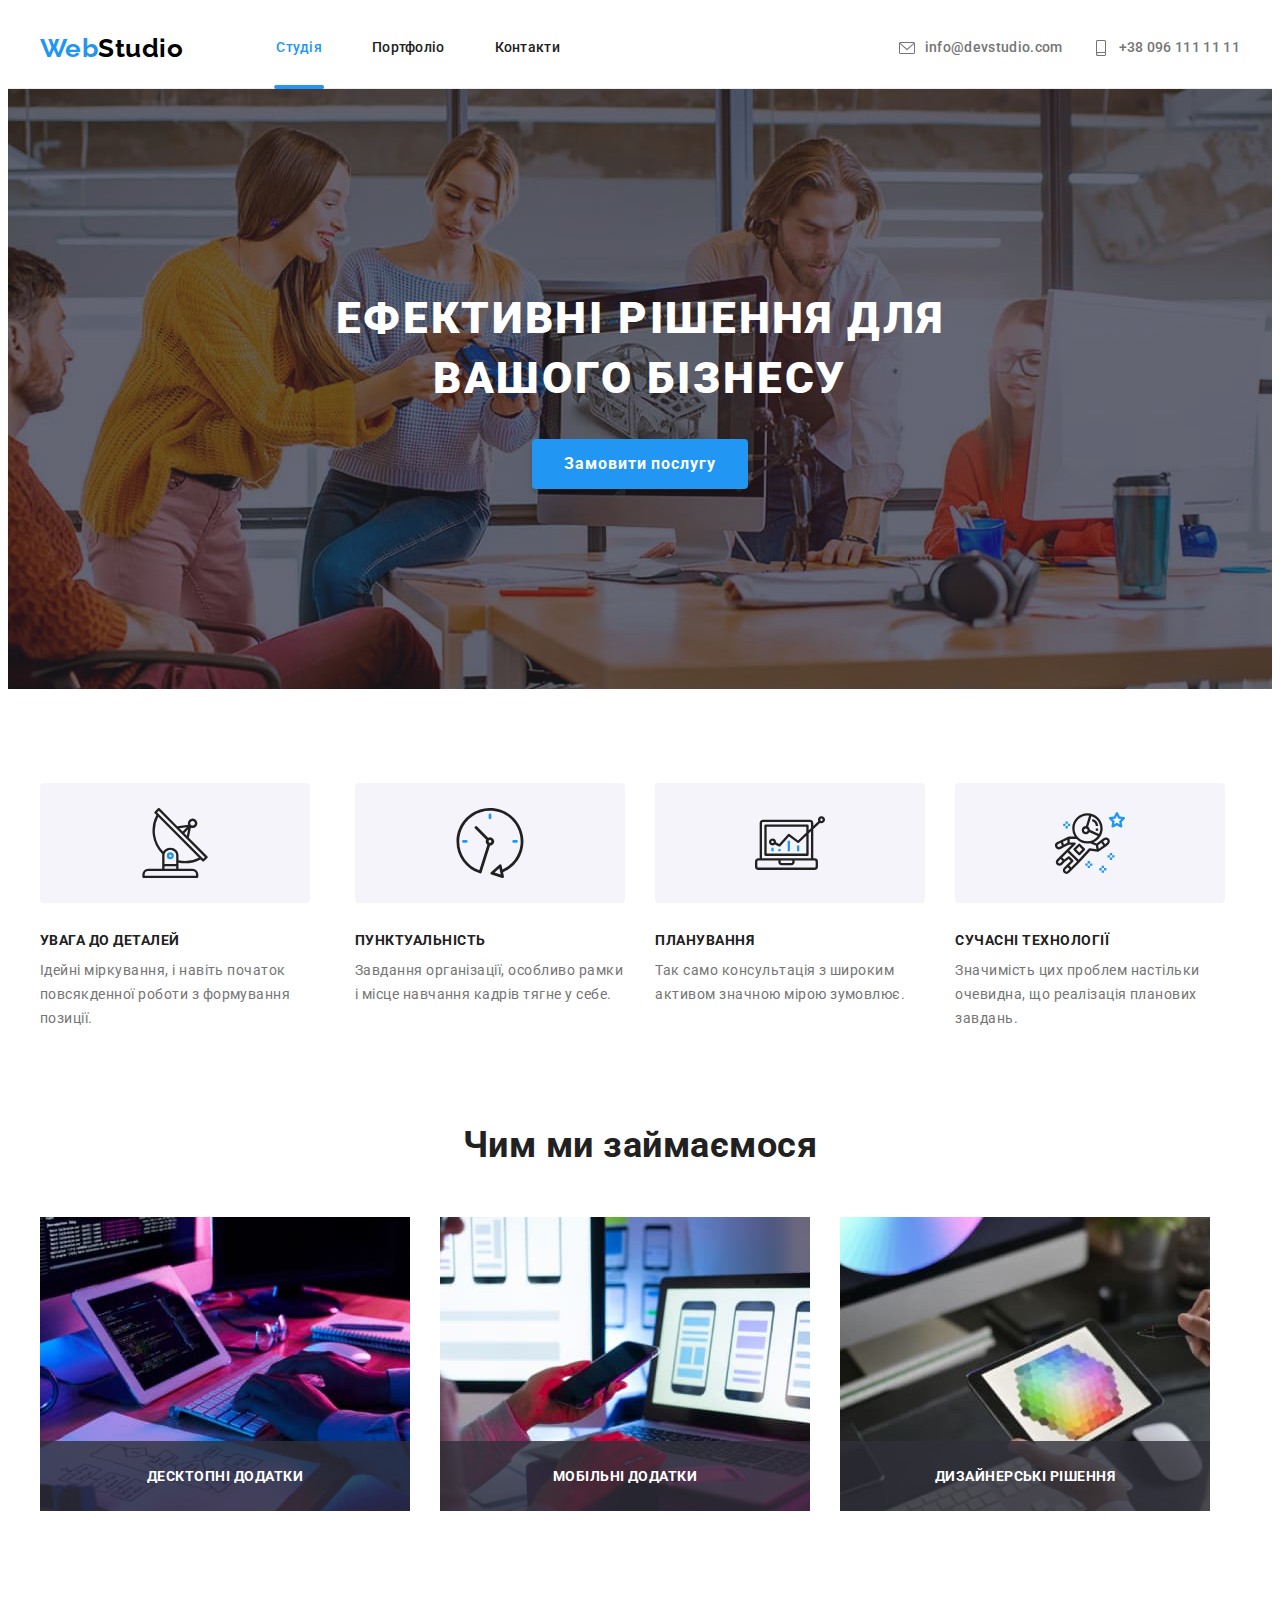
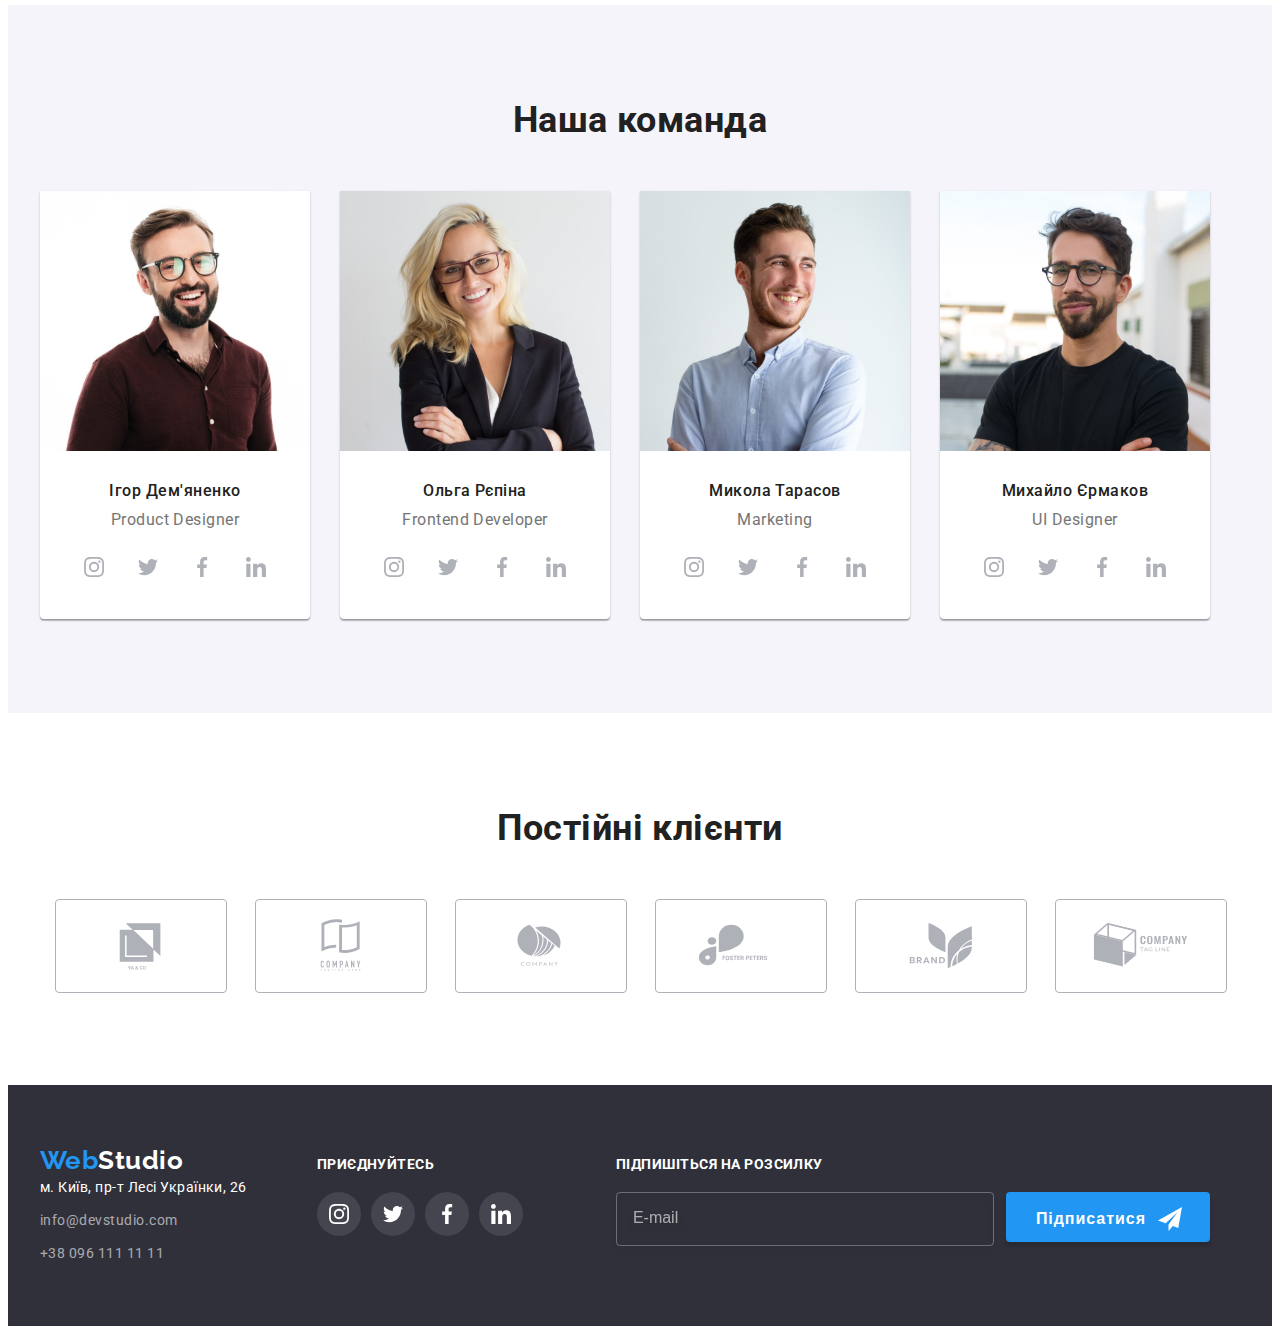
==== index.html @ 5b5dfcc7 "did sass" ====
<!DOCTYPE html>
<html lang="uk">
  <head>
    <meta charset="UTF-8" />
    <meta http-equiv="X-UA-Compatible" content="IE=edge" />
    <meta name="viewport" content="width=device-width, initial-scale=1.0" />
    <title>WebStudio</title>
    <link
      href="https://fonts.googleapis.com/css2?family=Raleway:wght@700&family=Roboto:wght@400;500;700;900&display=swap"
      rel="stylesheet"
    />
    <link
      rel="stylesheet"
      href="https://cdnjs.cloudflare.com/ajax/libs/modern-normalize/1.1.0/modern-normalize.min.css"
      integrity="sha512-wpPYUAdjBVSE4KJnH1VR1HeZfpl1ub8YT/NKx4PuQ5NmX2tKuGu6U/JRp5y+Y8XG2tV+wKQpNHVUX03MfMFn9Q=="
      crossorigin="anonymous"
      referrerpolicy="no-referrer"
    />
    <link rel="stylesheet" href="./css/styles.css" />
    <link rel="stylesheet" href="./css/main.min.css" />
  </head>
  <body class="page">
    <!--Header-->
    <header class="header">
      <!--Nav-->
      <div class="container header-container">
        <nav class="nav-container">
          <a href="./index.html" class="logo"
            >Web<span class="header-logo">Studio</span></a
          >
          <ul class="nav list">
            <li><a href="./index.html" class="link current">Студія</a></li>
            <li><a href="./portfolio.html" class="link">Портфоліо</a></li>
            <li><a href="" class="link">Контакти</a></li>
          </ul>
        </nav>
        <!--Contacts-->
        <ul class="header-contacts">
          <li class="contacts-item">
            <a href="mailto:info@devstudio.com" class="contacts-link">
              <svg class="contacts-icon" width="16px" height="16px">
                <use href="./images/icons.svg#icon-envelope"></use>
              </svg>
              info@devstudio.com</a
            >
          </li>
          <li class="contacts-item">
            <a href="tel:+380961111111" class="contacts-link">
              <svg class="contacts-icon" width="16px" height="16px">
                <use href="./images/icons.svg#icon-smartphone"></use>
              </svg>
              +38 096 111 11 11</a
            >
          </li>
        </ul>
      </div>
    </header>
    <!--Main-->
    <main>
      <!--Hero-->
      <section class="hero">
        <div class="container">
          <h1 class="hero-title">Ефективні рішення для вашого бізнесу</h1>
          <button type="button" class="hero-button" data-modal-open>
            Замовити послугу
          </button>
        </div>
      </section>
      <!--Particular qualities-->
      <section class="section">
        <div class="container">
          <h2 class="section-title visually-hidden">Особливі якості</h2>
          <ul class="quality-list">
            <li class="quality-items">
              <div class="quality-img">
                <svg class="quality-icon" width="70px" height="70px">
                  <use href="./images/icons.svg#icon-qual-attantion"></use>
                </svg>
              </div>
              <h3 class="title">Увага до деталей</h3>
              <p class="quality-text">
                Ідейні міркування, і навіть початок повсякденної роботи з
                формування позиції.
              </p>
            </li>
            <li class="quality-items">
              <div class="quality-img">
                <svg class="quality-icon" width="70px" height="70px">
                  <use href="./images/icons.svg#icon-qual-punkt"></use>
                </svg>
              </div>
              <h3 class="title">Пунктуальність</h3>
              <p class="quality-text">
                Завдання організації, особливо рамки і місце навчання кадрів
                тягне у себе.
              </p>
            </li>
            <li class="quality-items">
              <div class="quality-img">
                <svg class="quality-icon" width="70px" height="70px">
                  <use href="./images/icons.svg#icon-qual-planns"></use>
                </svg>
              </div>
              <h3 class="title">Планування</h3>
              <p class="quality-text">
                Так само консультація з широким активом значною мірою зумовлює.
              </p>
            </li>
            <li class="quality-items">
              <div class="quality-img">
                <svg class="quality-icon" width="70px" height="70px">
                  <use href="./images/icons.svg#icon-qual-technology"></use>
                </svg>
              </div>
              <h3 class="title">Сучасні технології</h3>
              <p class="quality-text">
                Значимість цих проблем настільки очевидна, що реалізація
                планових завдань.
              </p>
            </li>
          </ul>
        </div>
      </section>
      <!-- Services -->
      <section class="section services">
        <div class="container">
          <h2 class="section-title">Чим ми займаємося</h2>
          <ul class="services-list">
            <li class="services-item">
              <img src="./images/box1.jpg" alt="html верстка" width="370" />
              <p class="services-text">Десктопні додатки</p>
            </li>
            <li class="services-item">
              <img src="./images/box2.jpg" alt="програмування" width="370" />
              <p class="services-text">Мобільні додатки</p>
            </li>
            <li class="services-item">
              <img src="./images/box3.jpg" alt="дизайн" width="370" />
              <p class="services-text">Дизайнерські рішення</p>
            </li>
          </ul>
        </div>
      </section>
      <!--Our team-->
      <section class="section team">
        <div class="container">
          <h2 class="section-title">Наша команда</h2>
          <ul class="team-list">
            <li class="team-items">
              <img
                class="team-photo"
                src="./images/photo1.jpg"
                alt="Ігор Дем'яненко"
                width="270"
              />
              <div class="team-description">
                <h3 class="title">Ігор Дем'яненко</h3>
                <p lang="en" class="team-text">Product Designer</p>
                <ul class="team-soc-list list">
                  <li class="team-soc-item">
                    <a href="" class="team-soc-link link">
                      <svg class="team-soc-icon" width="20px" height="20px">
                        <use href="./images/icons.svg#icon-instagram"></use>
                      </svg>
                    </a>
                  </li>
                  <li class="team-soc-item">
                    <a href="" class="team-soc-link link">
                      <svg class="team-soc-icon" width="20px" height="20px">
                        <use href="./images/icons.svg#icon-twitter"></use>
                      </svg>
                    </a>
                  </li>
                  <li class="team-soc-item">
                    <a href="" class="team-soc-link link">
                      <svg class="team-soc-icon" width="20px" height="20px">
                        <use href="./images/icons.svg#icon-facebook"></use>
                      </svg>
                    </a>
                  </li>
                  <li class="team-soc-item">
                    <a href="" class="team-soc-link link">
                      <svg class="team-soc-icon" width="20px" height="20px">
                        <use href="./images/icons.svg#icon-linkedin"></use>
                      </svg>
                    </a>
                  </li>
                </ul>
              </div>
            </li>
            <li class="team-items">
              <img
                class="team-photo"
                src="./images/photo2.jpg"
                alt="Ольга Рєпіна"
                width="270"
              />
              <div class="team-description">
                <h3 class="title">Ольга Рєпіна</h3>
                <p lang="en" class="team-text">Frontend Developer</p>
                <ul class="team-soc-list list">
                  <li class="team-soc-item">
                    <a href="" class="team-soc-link link">
                      <svg class="team-soc-icon" width="20px" height="20px">
                        <use href="./images/icons.svg#icon-instagram"></use>
                      </svg>
                    </a>
                  </li>
                  <li class="team-soc-item">
                    <a href="" class="team-soc-link link">
                      <svg class="team-soc-icon" width="20px" height="20px">
                        <use href="./images/icons.svg#icon-twitter"></use>
                      </svg>
                    </a>
                  </li>
                  <li class="team-soc-item">
                    <a href="" class="team-soc-link link">
                      <svg class="team-soc-icon" width="20px" height="20px">
                        <use href="./images/icons.svg#icon-facebook"></use>
                      </svg>
                    </a>
                  </li>
                  <li class="team-soc-item">
                    <a href="" class="team-soc-link link">
                      <svg class="team-soc-icon" width="20px" height="20px">
                        <use href="./images/icons.svg#icon-linkedin"></use>
                      </svg>
                    </a>
                  </li>
                </ul>
              </div>
            </li>
            <li class="team-items">
              <img
                class="team-photo"
                src="./images/photo3.jpg"
                alt="Микола Тарасов"
                width="270"
              />
              <div class="team-description">
                <h3 class="title">Микола Тарасов</h3>
                <p lang="en" class="team-text">Marketing</p>
                <ul class="team-soc-list list">
                  <li class="team-soc-item">
                    <a href="" class="team-soc-link link">
                      <svg class="team-soc-icon" width="20px" height="20px">
                        <use href="./images/icons.svg#icon-instagram"></use>
                      </svg>
                    </a>
                  </li>
                  <li class="team-soc-item">
                    <a href="" class="team-soc-link link">
                      <svg class="team-soc-icon" width="20px" height="20px">
                        <use href="./images/icons.svg#icon-twitter"></use>
                      </svg>
                    </a>
                  </li>
                  <li class="team-soc-item">
                    <a href="" class="team-soc-link link">
                      <svg class="team-soc-icon" width="20px" height="20px">
                        <use href="./images/icons.svg#icon-facebook"></use>
                      </svg>
                    </a>
                  </li>
                  <li class="team-soc-item">
                    <a href="" class="team-soc-link link">
                      <svg class="team-soc-icon" width="20px" height="20px">
                        <use href="./images/icons.svg#icon-linkedin"></use>
                      </svg>
                    </a>
                  </li>
                </ul>
              </div>
            </li>
            <li class="team-items">
              <img
                class="team-photo"
                src="./images/photo4.jpg"
                alt="Михайло Єрмаков"
                width="270"
              />
              <div class="team-description">
                <h3 class="title">Михайло Єрмаков</h3>
                <p lang="en" class="team-text">UI Designer</p>
                <ul class="team-soc-list list">
                  <li class="team-soc-item">
                    <a href="" class="team-soc-link link">
                      <svg class="team-soc-icon" width="20px" height="20px">
                        <use href="./images/icons.svg#icon-instagram"></use>
                      </svg>
                    </a>
                  </li>
                  <li class="team-soc-item">
                    <a href="" class="team-soc-link link">
                      <svg class="team-soc-icon" width="20px" height="20px">
                        <use href="./images/icons.svg#icon-twitter"></use>
                      </svg>
                    </a>
                  </li>
                  <li class="team-soc-item">
                    <a href="" class="team-soc-link link">
                      <svg class="team-soc-icon" width="20px" height="20px">
                        <use href="./images/icons.svg#icon-facebook"></use>
                      </svg>
                    </a>
                  </li>
                  <li class="team-soc-item">
                    <a href="" class="team-soc-link link">
                      <svg class="team-soc-icon" width="20px" height="20px">
                        <use href="./images/icons.svg#icon-linkedin"></use>
                      </svg>
                    </a>
                  </li>
                </ul>
              </div>
            </li>
          </ul>
        </div>
      </section>
      <!--Clients-->
      <section class="section clients">
        <div class="container">
          <h2 class="section-title">Постійні клієнти</h2>
          <ul class="clients-list">
            <li class="clients-item">
              <a href="" class="clients-link link">
                <svg class="clients-icon" width="106px" height="60px">
                  <use href="./images/icons.svg#icon-logo-first"></use>
                </svg>
              </a>
            </li>
            <li class="clients-item">
              <a href="" class="clients-link link">
                <svg class="clients-icon" width="106px" height="60px">
                  <use href="./images/icons.svg#icon-logo-sec"></use>
                </svg>
              </a>
            </li>
            <li class="clients-item">
              <a href="" class="clients-link link">
                <svg class="clients-icon" width="106px" height="60px">
                  <use href="./images/icons.svg#icon-logo-third"></use>
                </svg>
              </a>
            </li>
            <li class="clients-item">
              <a href="" class="clients-link link">
                <svg class="clients-icon" width="106px" height="60px">
                  <use href="./images/icons.svg#icon-logo-four"></use>
                </svg>
              </a>
            </li>
            <li class="clients-item">
              <a href="" class="clients-link link">
                <svg class="clients-icon" width="106px" height="60px">
                  <use href="./images/icons.svg#icon-logo-five"></use>
                </svg>
              </a>
            </li>
            <li class="clients-item">
              <a href="" class="clients-link link">
                <svg class="clients-icon" width="106px" height="60px">
                  <use href="./images/icons.svg#icon-logo-six"></use>
                </svg>
              </a>
            </li>
          </ul>
        </div>
      </section>
    </main>
    <!---Footer-->
    <footer class="footer">
      <div class="container footer">
        <div class="contacts">
          <a href="./index.html" class="logo"
            >Web<span class="footer-logo">Studio</span></a
          >
          <address class="contacts-address">
            <ul class="bottom-contacts-list">
              <li class="bottom-contacts-item">
                <a
                  href="https://goo.gl/maps/CPtrU1FHBa2aNyZL9"
                  target="_blank"
                  rel="noopener noreferrer nofollow"
                  class="address"
                  >м. Київ, пр-т Лесі Українки, 26</a
                >
              </li>
              <li class="bottom-contacts-item">
                <a
                  href="mailto:info@devstudio.com"
                  lang="en"
                  class="item-bottom"
                  >info@devstudio.com</a
                >
              </li>
              <li class="bottom-contacts-item">
                <a href="tel:+380961111111" class="item-bottom"
                  >+38 096 111 11 11</a
                >
              </li>
            </ul>
          </address>
        </div>
        <div class="follow">
          <p class="title">Приєднуйтесь</p>
          <ul class="follow-list">
            <li class="follow-item">
              <a href="" class="follow-link">
                <svg class="follow-icon" width="20px" height="20px">
                  <use href="./images/icons.svg#icon-instagram"></use>
                </svg>
              </a>
            </li>
            <li class="follow-item">
              <a href="" class="follow-link">
                <svg class="follow-icon" width="20px" height="20px">
                  <use href="./images/icons.svg#icon-twitter"></use>
                </svg>
              </a>
            </li>
            <li class="follow-item">
              <a href="" class="follow-link">
                <svg class="follow-icon" width="20px" height="20px">
                  <use href="./images/icons.svg#icon-facebook"></use>
                </svg>
              </a>
            </li>
            <li class="follow-item">
              <a href="" class="follow-link">
                <svg class="follow-icon" width="20px" height="20px">
                  <use href="./images/icons.svg#icon-linkedin"></use>
                </svg>
              </a>
            </li>
          </ul>
        </div>
        <!--Subscribe-->
        <div class="subscribe">
         <p class="subscribe-title">Підпишіться на розсилку</p>
          <form class="subscribe-form">
            <input
              type="email"
              class="subscribe-input"
              name="subscribe-mail"
              placeholder="E-mail"
            />
            <button type="button" class="subscribe-button">
              <svg class="subscribe-icon" width="24px" height="24px">
                <use href="./images/icons.svg#icon-icon-send"></use></svg>Підписатися
            </button>
        </form>
      </div>
      </div>
    </footer>
    <!--Modal window-->
    <div class="backdrop is-hidden" data-modal>
      <div class="modal">
        <button type="button" class="modal-close" data-modal-close>
          <svg class="button-icon" width="18px" height="18px">
            <use href="./images/icons.svg#icon-close-icon"></use>
          </svg>
        </button>
        <p class="modal-title">Залиште свої дані, ми вам передзвонимо</p>
        <form class="modal-form">
          <div class="modal-field">
            <label for="user-name" class="input-text">Ім'я</label>
            <div class="input-wrap">
              <input
                type="text"
                class="modal-input"
                name="user-name"
                required
                id="user-name"
              />
              <svg class="modal-icon" width="18px" height="18px">
                <use href="./images/icons.svg#icon-person"></use>
              </svg>
            </div>
          </div>
          <div class="modal-field">
            <label for="user-tel" class="input-text">Телефон</label>
            <div class="input-wrap">
              <input
                type="tel"
                class="modal-input"
                name="user-tel"
                required
                id="user-tel"
              />
              <svg class="modal-icon" width="18px" height="18px">
                <use href="./images/icons.svg#icon-phone-form"></use>
              </svg>
            </div>
          </div>
          <div class="modal-field">
            <label for="user-mail" class="input-text">Пошта</label>
            <div class="input-wrap">
              <input
                type="email"
                class="modal-input"
                name="user-mail"
                id="user-mail"
              />
              <svg class="modal-icon" width="18px" height="18px">
                <use href="./images/icons.svg#icon-email"></use>
              </svg>
            </div>
          </div>
          <div class="modal-field">
            <label for="user-comment" class="input-text">Коментар</label>
            <textarea
              name="user-text"
              id="user-comment"
              class="input-message"
              placeholder="Введіть текст"
            ></textarea>
          </div>
          <div class="modal-field comment">
            <input
              type="checkbox"
              name="privacy"
              id="privacy"
              value="true"
              class="modal-check visually-hidden"
            />
            <label for="privacy" class="check-text">
              <span>
                <svg class="checkbox-icon" width="16px" height="15px">
                  <use href="./images/icons.svg#icon-check"></use>
                </svg> </span
              >Погоджуюся з розсилкою та приймаю
              <a href="" class="privacy-link">Умови договору</a>
            </label>
          </div>
          <button type="submit" class="modal-button">Відправити</button>
        </form>
      </div>
    </div>
    <script src="./js/modal.js"></script>
  </body>
</html>
---- css/styles.css ----
/* project colors  */
/* logo color #000000 */
/* main text color #757575 */
/* second text color #212121 */
/* white text color #FFFFFF */
/* accent color #2196F3 */
/* bottom address text color rgba(255, 255, 255, 0.6) */
/*first  background color #F5F5F5 */
/* second background color #F5F4FA */
/* footer background color #2F303A */
/* header border color #ECECEC */



/* Body */


/* Header */

/* Logo */

/* Navigation */


/* Contacts */



/* Hero */

/* Sections */

/* Particular qualities */

/* Services */


/* Our team */


/* Clients */

/* Footer */



/* Portfolio */


/* filter */

/* Examples */

/* Modal */
---- css/main.min.css ----
:root{--primary-text-color: #757575;--title-text-color: #212121;--accent-color: #2196f3;--primary-logo-color: #000000;--bottom-text-color: rgba(255, 255, 255, 0.6);--primary-white-color: #ffffff;--primary-background-color: #ffffff;--secondary-background-color: #f5f4fa;--footer-background-color: #2f303a;--header-border-color: #ececec;--box-shadow-color: rgba(0, 0, 0, 0.15);--border-example-color: #eeeeee;--gra: linear-gradient(rgba(47, 48, 58, 0.4), rgba(47, 48, 58, 0.4));--icon-fill-color: #afb1b8;--footer-icon-color: rgba(255, 255, 255, 0.1);--transparent-accent-color: rgba(33, 150, 243, 0.9);--bg-backdrop: rgba(47, 48, 58, 0.4);--placeholder-color:rgba(117, 117, 117, 0.5)}h1,h2,h3,h4,h5,h6,p{margin:0}ul{padding-left:0;margin:0}img{display:block}.visually-hidden{position:absolute;width:1px;height:1px;margin:-1px;border:0;padding:0;white-space:nowrap;-webkit-clip-path:inset(100%);clip-path:inset(100%);clip:rect(0 0 0 0);overflow:hidden}.page{background-color:var(--primary-background-color);color:var(--primary-text-color);font-family:Roboto,sans-serif;letter-spacing:.03em}.container{margin:0 auto;width:1200px;padding:0 15px}.header{border-bottom:1px solid var(--header-border-color)}.header-container{display:flex}.logo{color:var(--accent-color);text-decoration:none;font-family:Raleway,sans-serif;font-weight:700;font-size:26px;line-height:1.19}.logo .header-logo{color:var(--primary-logo-color);text-decoration:none;font-size:26px;line-height:1.19}.logo .footer-logo{color:var(--primary-white-color);text-decoration:none;font-size:26px;line-height:1.19}.nav-container{display:flex;align-items:center}.nav.list{list-style-type:none;display:flex;gap:50px;margin-left:93px}.nav .link{color:var(--title-text-color);text-decoration:none;font-style:medium;font-weight:500;font-size:14px;line-height:1.14;letter-spacing:.02em;display:block;padding:32px 0px;position:relative;transition-property:color;transition-duration:250ms;transition-timing-function:cubic-bezier(0.4, 0, 0.2, 1)}.nav .link:hover,.nav .link:focus{color:var(--accent-color)}.nav .link.current{color:var(--accent-color)}.nav .link.current::after{content:"";position:absolute;display:block;height:4px;width:109%;bottom:-1px;left:50%;transform:translateX(-50%);border-radius:2px;background-color:var(--accent-color)}.header-contacts{list-style-type:none;display:flex;align-items:center;margin-left:auto;gap:30px;letter-spacing:.02em}.header-contacts .contacts-link{color:var(--primary-text-color);text-decoration:none;font-weight:500;font-size:14px;line-height:1.14;display:flex;align-items:center;gap:10px;transition-property:color;transition-duration:250ms;transition-timing-function:cubic-bezier(0.4, 0, 0.2, 1)}.header-contacts .contacts-link:hover,.header-contacts .contacts-link:focus{color:var(--accent-color)}.contacts-icon{fill:currentColor}.hero{color:var(--primary-white-color);background-color:var(--footer-background-color);background-image:var(--gra),url(../images/hero-backgr-img.jpg);background-size:cover;background-position:center;background-repeat:no-repeat;max-width:1600px;margin:0 auto;padding-top:200px;padding-bottom:200px}.hero-title{font-size:44px;font-weight:900;line-height:1.36;text-align:center;letter-spacing:.06em;text-transform:uppercase;width:696px;margin:0 auto 30px}.hero-button{color:var(--primary-white-color);background-color:var(--accent-color);min-width:216px;font-family:inherit;font-weight:700;font-size:16px;line-height:1.88;display:flex;align-items:center;text-align:center;letter-spacing:.06em;cursor:pointer;border:rgba(0,0,0,0);border-radius:4px;box-shadow:0px 4px 4px var(--box-shadow-color);padding:10px 32px;margin:0 auto}.section{padding-top:94px;padding-bottom:94px}.section .title{margin-bottom:10px}.section-title{color:var(--title-text-color);font-weight:700;font-size:36px;line-height:1.17;text-align:center;margin-bottom:50px}.quality-list{list-style-type:none;display:flex;gap:30px}.quality-list .title{color:var(--title-text-color);font-weight:700;font-size:14px;line-height:1.14;text-transform:uppercase}.quality-img{width:270px;height:120px;background:var(--secondary-background-color);border-radius:4px;margin-bottom:30px;display:flex;justify-content:center;align-items:center}.quality-text{font-size:14px;line-height:1.71}.section.services{padding-top:0}.services-list{list-style-type:none;display:flex;gap:30px}.services-item{position:relative}.services-text{font-weight:700;font-size:14px;line-height:1.1428571429;text-align:center;text-transform:uppercase;color:var(--primary-white-color);background-color:rgba(47,48,58,.8);position:absolute;bottom:0;width:100%;display:flex;justify-content:center;padding-top:27px;padding-bottom:27px}.team{background-color:var(--secondary-background-color)}.team-list{list-style-type:none;display:flex;gap:30px}.team-list .title{color:var(--title-text-color);font-weight:500;font-size:16px;line-height:1.19}.team-items{box-shadow:0px 1px 3px rgba(0,0,0,.12),0px 1px 1px rgba(0,0,0,.14),0px 2px 1px rgba(0,0,0,.2);border-radius:0px 0px 4px 4px;background-color:var(--primary-background-color)}.team-description{text-align:center;padding-top:30px;padding-bottom:30px}.team-text{line-height:1.19;margin-bottom:16px}.team-soc-list{list-style-type:none;display:flex;justify-content:center;gap:10px}.team-soc-item{width:44px;height:44px}.team-soc-link{width:100%;height:100%;border-radius:50%;background-color:rgba(0,0,0,0);display:flex;align-items:center;justify-content:center;transition-property:background-color;transition-duration:250ms;transition-timing-function:cubic-bezier(0.4, 0, 0.2, 1)}.team-soc-link:hover,.team-soc-link:focus{background-color:var(--accent-color)}.team-soc-icon{fill:var(--icon-fill-color);transition-property:fill;transition-duration:250ms;transition-timing-function:cubic-bezier(0.4, 0, 0.2, 1)}.team-soc-link:hover .team-soc-icon,.team-soc-link:focus .team-soc-icon{fill:var(--primary-white-color)}.clients-list{list-style-type:none;display:flex;justify-content:center;gap:30px}.clients-item{width:170px;height:92px}.clients-link{width:100%;height:100%;display:flex;border:1px solid var(--icon-fill-color);border-radius:4px;justify-content:center;align-items:center;transition-property:border-color;transition-duration:250ms;transition-timing-function:cubic-bezier(0.4, 0, 0.2, 1)}.clients-link:hover,.clients-link:focus{border-color:var(--accent-color)}.clients-icon{fill:var(--icon-fill-color);transition-property:fill;transition-duration:250ms;transition-timing-function:cubic-bezier(0.4, 0, 0.2, 1)}.clients-link:hover .clients-icon,.clients-link:focus .clients-icon{fill:var(--accent-color)}.footer{background-color:var(--footer-background-color);padding-top:60px;padding-bottom:60px}.container.footer{display:flex;padding:0 15px;align-items:baseline}.address-tag{margin-top:20px}.bottom-contacts-item:not(:last-child){margin-bottom:9px}.bottom-contacts-list{list-style-type:none;font-style:normal;font-size:14px;line-height:1.71}.bottom-contacts-list .address{color:var(--primary-white-color);text-decoration:none}.bottom-contacts-list .item-bottom{color:var(--bottom-text-color);text-decoration:none;transition-property:color;transition-duration:250ms;transition-timing-function:cubic-bezier(0.4, 0, 0.2, 1)}.bottom-contacts-list .item-bottom:hover,.bottom-contacts-list .item-bottom:focus{color:var(--accent-color)}.follow{margin-left:70px}.follow .title{font-style:normal;font-weight:700;font-size:14px;line-height:1.1428571429;letter-spacing:.03em;text-transform:uppercase;color:var(--primary-white-color);margin-bottom:20px}.follow-list{list-style-type:none;display:flex;gap:10px}.follow-item{width:44px;height:44px}.follow-link{width:100%;height:100%;border-radius:50%;background-color:var(--footer-icon-color);display:flex;align-items:center;justify-content:center;transition-property:background-color;transition-duration:250ms;transition-timing-function:cubic-bezier(0.4, 0, 0.2, 1)}.follow-link:hover,.follow-link:focus{background-color:var(--accent-color)}.follow-icon{fill:var(--primary-white-color)}.filter{list-style-type:none;margin-bottom:50px;display:flex;gap:8px;justify-content:center}.filter .buttons{color:var(--title-text-color);background-color:var(--secondary-background-color);min-width:73px;display:block;cursor:pointer;font-family:inherit;font-weight:500;font-size:16px;line-height:1.63;text-align:center;letter-spacing:.03em;border:rgba(0,0,0,0);border-radius:4px;padding:6px 25px;transition-property:background-color,color,box-shadow;transition-duration:250ms;transition-timing-function:cubic-bezier(0.4, 0, 0.2, 1)}.filter .buttons:hover,.filter .buttons:focus{color:var(--primary-white-color);background-color:var(--accent-color);box-shadow:0px 3px 1px rgba(0,0,0,.1),0px 1px 2px rgba(0,0,0,.08),0px 2px 2px rgba(0,0,0,.12)}.example-list{list-style-type:none;display:flex;gap:30px;flex-wrap:wrap}.example-cards{background-color:var(--primary-background-color);transition-property:box-shadow,transform;transition-duration:250ms;transition-timing-function:cubic-bezier(0.4, 0, 0.2, 1)}.example-cards:hover,.example-cards:focus{box-shadow:0px 1px 1px rgba(0,0,0,.12),0px 4px 4px rgba(0,0,0,.06),1px 4px 6px rgba(0,0,0,.16)}.example-cards:hover .example-description{transform:translateY(0)}.example-list .link{text-decoration:none}.example-wrap{position:relative;overflow:hidden}.example-description{font-size:18px;line-height:1.5555555556;color:var(--primary-white-color);background-color:var(--transparent-accent-color);padding:63px 24px;height:100%;position:absolute;top:0;transform:translateY(100%);transition-property:transform;transition-duration:250ms;transition-timing-function:cubic-bezier(0.4, 0, 0.2, 1);overflow:auto}.example-text{padding:20px 24px;border:1px solid var(--border-example-color);border-top:none}.example-list .title{color:var(--title-text-color);margin-bottom:4px;font-weight:700;font-size:18px;line-height:2;letter-spacing:.06em}.example-list .paragraph{color:var(--primary-text-color);font-size:16px;line-height:1.875}.backdrop{position:fixed;top:0;width:100%;height:100%;background-color:var(--bg-backdrop);opacity:1;transition:opacity 250ms cubic-bezier(0.4, 0, 0.2, 1),visibility 250ms cubic-bezier(0.4, 0, 0.2, 1)}.modal{width:528px;min-height:581px;background-color:var(--primary-background-color);padding:40px;box-shadow:0px 1px 3px rgba(0,0,0,.12),0px 1px 1px rgba(0,0,0,.14),0px 2px 1px rgba(0,0,0,.2);border-radius:4px;position:absolute;top:50%;left:50%;transform:translate(-50%, -50%) scaleX(1);transition-property:transform;transition-duration:250ms;transition-timing-function:cubic-bezier(0.4, 0, 0.2, 1)}.backdrop.is-hidden .modal{transform:translate(-50%, -50%) scaleX(0)}.modal-close{position:absolute;top:8px;right:8px;width:30px;height:30px;border:1px solid rgba(0,0,0,.2);background-color:rgba(0,0,0,0);border-radius:50%;cursor:pointer;display:flex;justify-content:center;align-items:center;transition-property:fill;transition-duration:250ms;transition-timing-function:cubic-bezier(0.4, 0, 0.2, 1)}.modal-close:hover .button-icon{fill:var(--accent-color)}.button-icon{fill:#000;transition-property:fill;transition-duration:250ms;transition-timing-function:cubic-bezier(0.4, 0, 0.2, 1)}.modal-title{font-style:normal;font-weight:700;font-size:20px;line-height:1.15;color:var(--title-text-color);text-align:center;margin-bottom:12px}.modal-field{margin-bottom:10px}.modal-field.comment{margin:20px 0 0}.input-text{font-style:normal;font-weight:400;font-size:12px;line-height:1.1666666667;display:flex;letter-spacing:.01em;color:var(--primary-text-color);margin-bottom:4px}.input-wrap{position:relative}.modal-input{width:100%;height:40px;border:1px solid rgba(33,33,33,.2);border-radius:4px;padding-left:42px;outline:rgba(0,0,0,0);transition-property:border-color;transition-duration:250ms;transition-timing-function:cubic-bezier(0.4, 0, 0.2, 1)}.modal-input:focus{border-color:var(--accent-color)}.modal-input:focus+.modal-icon{fill:var(--accent-color)}.modal-icon{position:absolute;left:12px;top:50%;transform:translateY(-50%);transition-property:fill;transition-duration:250ms;transition-timing-function:cubic-bezier(0.4, 0, 0.2, 1)}.input-message{width:100%;height:120px;border:1px solid rgba(33,33,33,.2);border-radius:4px;padding:12px 16px;resize:none;margin:0;outline:rgba(0,0,0,0);transition-property:border-color;transition-duration:250ms;transition-timing-function:cubic-bezier(0.4, 0, 0.2, 1)}.input-message::-moz-placeholder{font-weight:400;font-size:12px;line-height:1.1666666667;letter-spacing:.01em;color:var(--placeholder-color)}.input-message:-ms-input-placeholder{font-weight:400;font-size:12px;line-height:1.1666666667;letter-spacing:.01em;color:var(--placeholder-color)}.input-message::placeholder{font-weight:400;font-size:12px;line-height:1.1666666667;letter-spacing:.01em;color:var(--placeholder-color)}.input-message:focus{border-color:var(--accent-color)}.check-text{font-style:normal;font-weight:400;font-size:14px;line-height:1.7142857143;color:var(--primary-text-color);display:flex;align-items:center;justify-content:center;display:flex}.check-text span{width:16px;height:15px;border:2px solid #000;border-radius:2px;margin-right:8px;display:flex;align-items:center;justify-content:center;fill:rgba(0,0,0,0)}.privacy-link{color:var(--accent-color);font-style:normal;font-weight:400;font-size:14px;line-height:1.7142857143;margin-left:3px}.modal-check:checked+.check-text span{background-color:var(--accent-color);border:none;fill:var(--primary-white-color)}.modal-button{font-style:normal;font-weight:700;font-size:16px;line-height:1.875;letter-spacing:.06em;color:var(--primary-white-color);background-color:var(--accent-color);box-shadow:0px 4px 4px rgba(0,0,0,.15);border-radius:4px;border-color:rgba(0,0,0,0);display:flex;min-width:200px;align-items:center;justify-content:center;cursor:pointer;padding:10px 52px;margin-top:30px;margin-left:auto;margin-right:auto;margin-bottom:0}.is-hidden{opacity:0;visibility:hidden;pointer-events:none}.subscribe{margin-left:93px}.subscribe-title{font-style:normal;font-weight:700;font-size:14px;line-height:1.1428571429;text-transform:uppercase;color:var(--primary-white-color);margin-bottom:20px}.subscribe-form{position:relative;display:flex;justify-content:center}.subscribe-input{width:358px;height:50px;border:1px solid rgba(255,255,255,.3);filter:drop-shadow(0px 4px 4px rgba(0, 0, 0, 0.15));border-radius:4px;background-color:rgba(0,0,0,0);outline:none;padding-left:16px;color:var(--primary-white-color)}.subscribe-input::-moz-placeholder{font-weight:400;font-size:16px;line-height:1.25;display:flex;align-items:center;color:rgba(255,255,255,.6)}.subscribe-input:-ms-input-placeholder{font-weight:400;font-size:16px;line-height:1.25;display:flex;align-items:center;color:rgba(255,255,255,.6)}.subscribe-input::placeholder{font-weight:400;font-size:16px;line-height:1.25;display:flex;align-items:center;color:rgba(255,255,255,.6)}.subscribe-button{height:50px;font-style:normal;font-weight:700;font-size:16px;line-height:1.875;letter-spacing:.06em;color:var(--primary-white-color);background-color:var(--accent-color);box-shadow:0px 4px 4px rgba(0,0,0,.15);border-radius:4px;border-color:rgba(0,0,0,0);min-width:200px;align-items:center;justify-content:center;cursor:pointer;margin-left:12px;padding:10px 62px 10px 28px}.subscribe-icon{fill:var(--primary-white-color);position:absolute;top:50%;transform:translateY(-50%);right:28px}/*# sourceMappingURL=main.min.css.map */
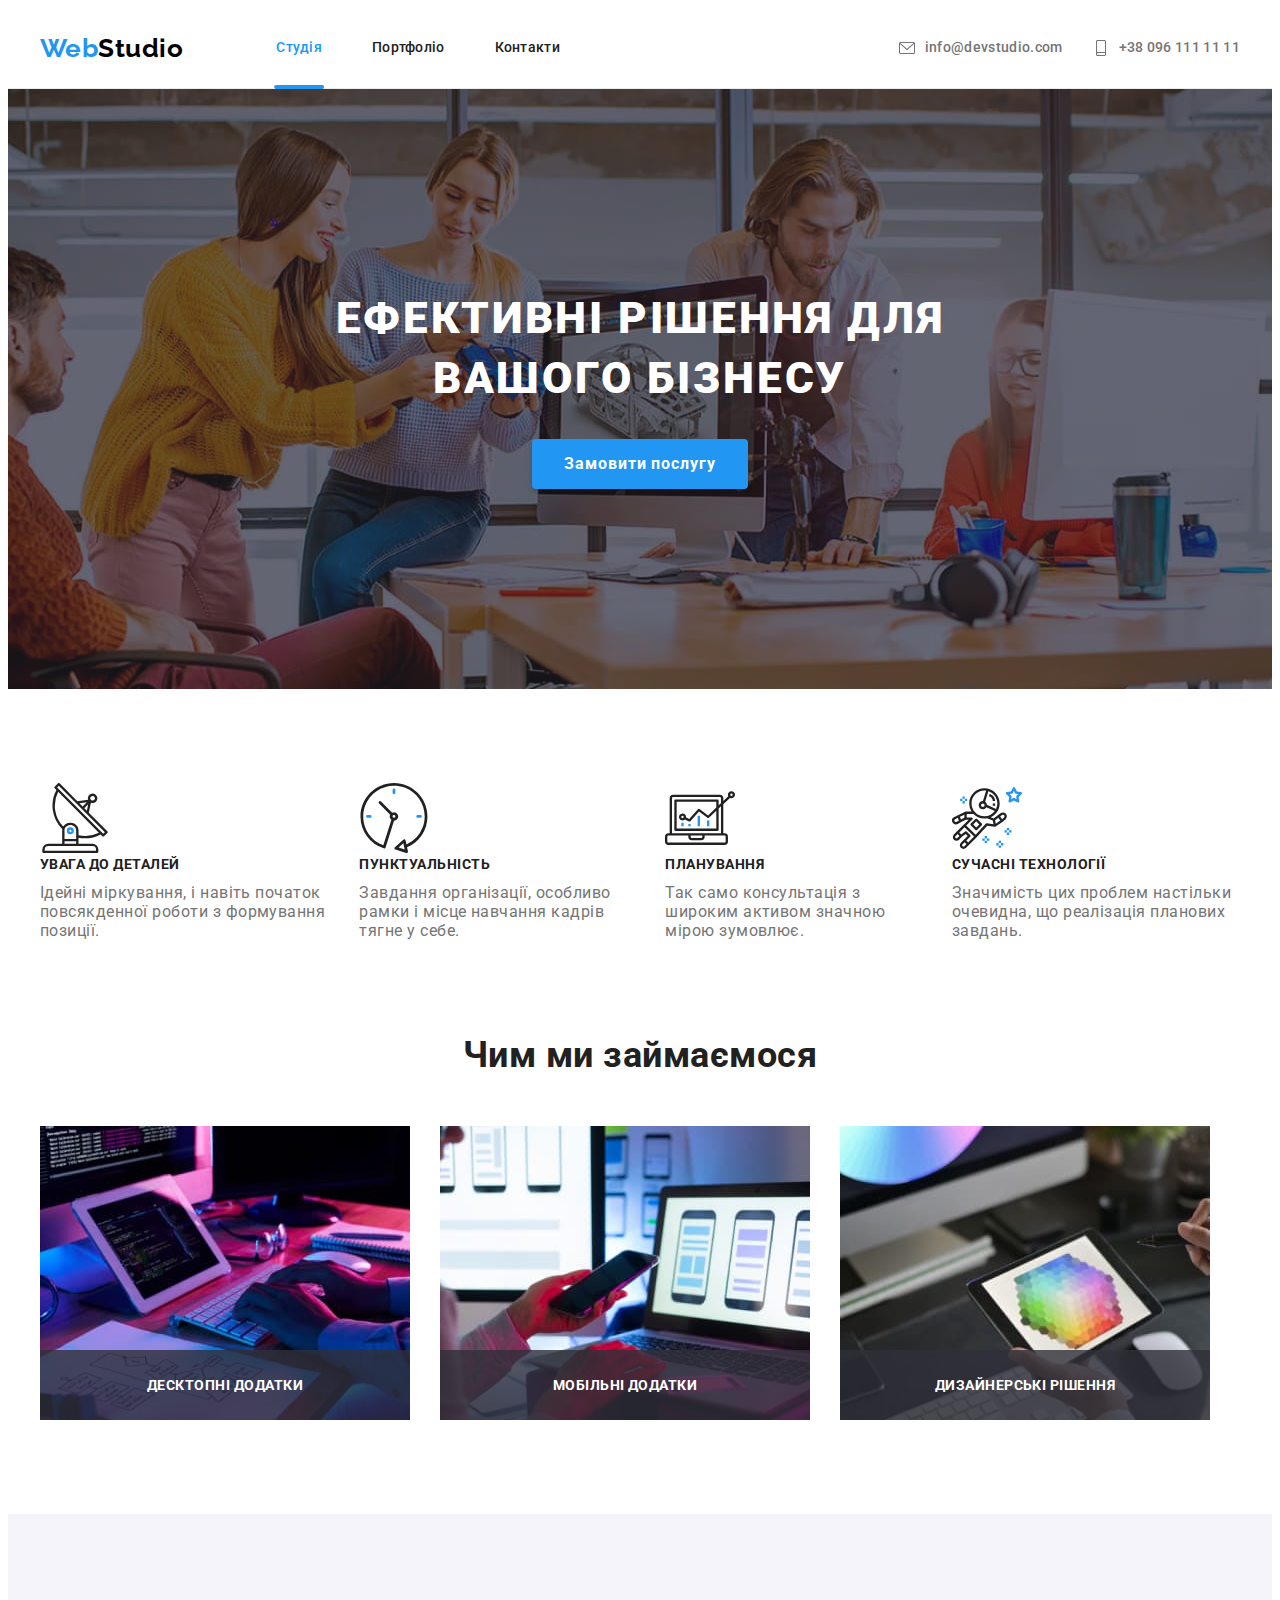
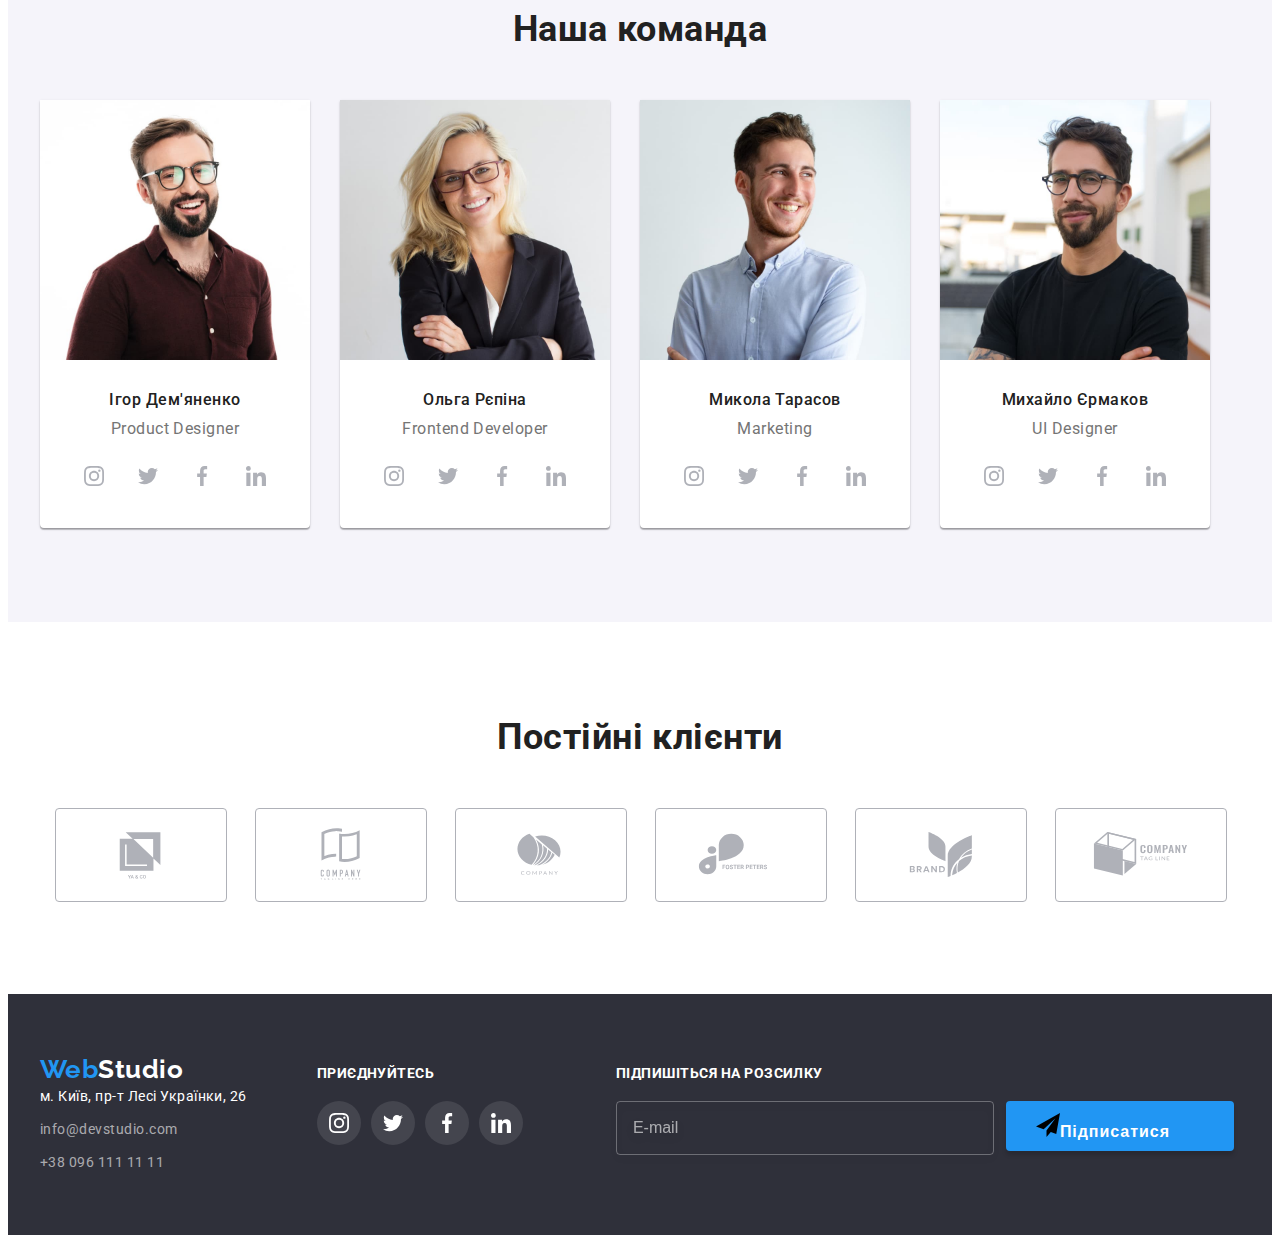
==== commit e5270b90: "try to do BEM in section qualities" ====
--- a/index.html
+++ b/index.html
@@ -16,7 +16,6 @@
       crossorigin="anonymous"
       referrerpolicy="no-referrer"
     />
-    <link rel="stylesheet" href="./css/styles.css" />
     <link rel="stylesheet" href="./css/main.min.css" />
   </head>
   <body class="page">
@@ -71,49 +70,49 @@
         <div class="container">
           <h2 class="section-title visually-hidden">Особливі якості</h2>
           <ul class="quality-list">
-            <li class="quality-items">
-              <div class="quality-img">
-                <svg class="quality-icon" width="70px" height="70px">
+            <li class="quality-list__items">
+              <div class="quality-list__img">
+                <svg class="quality-list__icon" width="70px" height="70px">
                   <use href="./images/icons.svg#icon-qual-attantion"></use>
                 </svg>
               </div>
               <h3 class="title">Увага до деталей</h3>
-              <p class="quality-text">
+              <p class="quality-list__text">
                 Ідейні міркування, і навіть початок повсякденної роботи з
                 формування позиції.
               </p>
             </li>
-            <li class="quality-items">
-              <div class="quality-img">
-                <svg class="quality-icon" width="70px" height="70px">
+            <li class="quality-list__items">
+              <div class="quality-list__img">
+                <svg class="quality-list__icon" width="70px" height="70px">
                   <use href="./images/icons.svg#icon-qual-punkt"></use>
                 </svg>
               </div>
               <h3 class="title">Пунктуальність</h3>
-              <p class="quality-text">
+              <p class="quality-list__text">
                 Завдання організації, особливо рамки і місце навчання кадрів
                 тягне у себе.
               </p>
             </li>
-            <li class="quality-items">
-              <div class="quality-img">
-                <svg class="quality-icon" width="70px" height="70px">
+            <li class="quality-list__items">
+              <div class="quality-list__img">
+                <svg class="quality-list__icon" width="70px" height="70px">
                   <use href="./images/icons.svg#icon-qual-planns"></use>
                 </svg>
               </div>
               <h3 class="title">Планування</h3>
-              <p class="quality-text">
+              <p class="quality-list__text">
                 Так само консультація з широким активом значною мірою зумовлює.
               </p>
             </li>
-            <li class="quality-items">
-              <div class="quality-img">
-                <svg class="quality-icon" width="70px" height="70px">
+            <li class="quality-list__items">
+              <div class="quality-list__img">
+                <svg class="quality-list__icon" width="70px" height="70px">
                   <use href="./images/icons.svg#icon-qual-technology"></use>
                 </svg>
               </div>
               <h3 class="title">Сучасні технології</h3>
-              <p class="quality-text">
+              <p class="quality-list__text">
                 Значимість цих проблем настільки очевидна, що реалізація
                 планових завдань.
               </p>
@@ -446,7 +445,7 @@
               placeholder="E-mail"
             />
             <button type="button" class="subscribe-button">
-              <svg class="subscribe-icon" width="24px" height="24px">
+              <svg class="discribe-icon" width="24px" height="24px">
                 <use href="./images/icons.svg#icon-icon-send"></use></svg>Підписатися
             </button>
         </form>
--- a/css/main.min.css
+++ b/css/main.min.css
@@ -1 +1 @@
-:root{--primary-text-color: #757575;--title-text-color: #212121;--accent-color: #2196f3;--primary-logo-color: #000000;--bottom-text-color: rgba(255, 255, 255, 0.6);--primary-white-color: #ffffff;--primary-background-color: #ffffff;--secondary-background-color: #f5f4fa;--footer-background-color: #2f303a;--header-border-color: #ececec;--box-shadow-color: rgba(0, 0, 0, 0.15);--border-example-color: #eeeeee;--gra: linear-gradient(rgba(47, 48, 58, 0.4), rgba(47, 48, 58, 0.4));--icon-fill-color: #afb1b8;--footer-icon-color: rgba(255, 255, 255, 0.1);--transparent-accent-color: rgba(33, 150, 243, 0.9);--bg-backdrop: rgba(47, 48, 58, 0.4);--placeholder-color:rgba(117, 117, 117, 0.5)}h1,h2,h3,h4,h5,h6,p{margin:0}ul{padding-left:0;margin:0}img{display:block}.visually-hidden{position:absolute;width:1px;height:1px;margin:-1px;border:0;padding:0;white-space:nowrap;-webkit-clip-path:inset(100%);clip-path:inset(100%);clip:rect(0 0 0 0);overflow:hidden}.page{background-color:var(--primary-background-color);color:var(--primary-text-color);font-family:Roboto,sans-serif;letter-spacing:.03em}.container{margin:0 auto;width:1200px;padding:0 15px}.header{border-bottom:1px solid var(--header-border-color)}.header-container{display:flex}.logo{color:var(--accent-color);text-decoration:none;font-family:Raleway,sans-serif;font-weight:700;font-size:26px;line-height:1.19}.logo .header-logo{color:var(--primary-logo-color);text-decoration:none;font-size:26px;line-height:1.19}.logo .footer-logo{color:var(--primary-white-color);text-decoration:none;font-size:26px;line-height:1.19}.nav-container{display:flex;align-items:center}.nav.list{list-style-type:none;display:flex;gap:50px;margin-left:93px}.nav .link{color:var(--title-text-color);text-decoration:none;font-style:medium;font-weight:500;font-size:14px;line-height:1.14;letter-spacing:.02em;display:block;padding:32px 0px;position:relative;transition-property:color;transition-duration:250ms;transition-timing-function:cubic-bezier(0.4, 0, 0.2, 1)}.nav .link:hover,.nav .link:focus{color:var(--accent-color)}.nav .link.current{color:var(--accent-color)}.nav .link.current::after{content:"";position:absolute;display:block;height:4px;width:109%;bottom:-1px;left:50%;transform:translateX(-50%);border-radius:2px;background-color:var(--accent-color)}.header-contacts{list-style-type:none;display:flex;align-items:center;margin-left:auto;gap:30px;letter-spacing:.02em}.header-contacts .contacts-link{color:var(--primary-text-color);text-decoration:none;font-weight:500;font-size:14px;line-height:1.14;display:flex;align-items:center;gap:10px;transition-property:color;transition-duration:250ms;transition-timing-function:cubic-bezier(0.4, 0, 0.2, 1)}.header-contacts .contacts-link:hover,.header-contacts .contacts-link:focus{color:var(--accent-color)}.contacts-icon{fill:currentColor}.hero{color:var(--primary-white-color);background-color:var(--footer-background-color);background-image:var(--gra),url(../images/hero-backgr-img.jpg);background-size:cover;background-position:center;background-repeat:no-repeat;max-width:1600px;margin:0 auto;padding-top:200px;padding-bottom:200px}.hero-title{font-size:44px;font-weight:900;line-height:1.36;text-align:center;letter-spacing:.06em;text-transform:uppercase;width:696px;margin:0 auto 30px}.hero-button{color:var(--primary-white-color);background-color:var(--accent-color);min-width:216px;font-family:inherit;font-weight:700;font-size:16px;line-height:1.88;display:flex;align-items:center;text-align:center;letter-spacing:.06em;cursor:pointer;border:rgba(0,0,0,0);border-radius:4px;box-shadow:0px 4px 4px var(--box-shadow-color);padding:10px 32px;margin:0 auto}.section{padding-top:94px;padding-bottom:94px}.section .title{margin-bottom:10px}.section-title{color:var(--title-text-color);font-weight:700;font-size:36px;line-height:1.17;text-align:center;margin-bottom:50px}.quality-list{list-style-type:none;display:flex;gap:30px}.quality-list .title{color:var(--title-text-color);font-weight:700;font-size:14px;line-height:1.14;text-transform:uppercase}.quality-img{width:270px;height:120px;background:var(--secondary-background-color);border-radius:4px;margin-bottom:30px;display:flex;justify-content:center;align-items:center}.quality-text{font-size:14px;line-height:1.71}.section.services{padding-top:0}.services-list{list-style-type:none;display:flex;gap:30px}.services-item{position:relative}.services-text{font-weight:700;font-size:14px;line-height:1.1428571429;text-align:center;text-transform:uppercase;color:var(--primary-white-color);background-color:rgba(47,48,58,.8);position:absolute;bottom:0;width:100%;display:flex;justify-content:center;padding-top:27px;padding-bottom:27px}.team{background-color:var(--secondary-background-color)}.team-list{list-style-type:none;display:flex;gap:30px}.team-list .title{color:var(--title-text-color);font-weight:500;font-size:16px;line-height:1.19}.team-items{box-shadow:0px 1px 3px rgba(0,0,0,.12),0px 1px 1px rgba(0,0,0,.14),0px 2px 1px rgba(0,0,0,.2);border-radius:0px 0px 4px 4px;background-color:var(--primary-background-color)}.team-description{text-align:center;padding-top:30px;padding-bottom:30px}.team-text{line-height:1.19;margin-bottom:16px}.team-soc-list{list-style-type:none;display:flex;justify-content:center;gap:10px}.team-soc-item{width:44px;height:44px}.team-soc-link{width:100%;height:100%;border-radius:50%;background-color:rgba(0,0,0,0);display:flex;align-items:center;justify-content:center;transition-property:background-color;transition-duration:250ms;transition-timing-function:cubic-bezier(0.4, 0, 0.2, 1)}.team-soc-link:hover,.team-soc-link:focus{background-color:var(--accent-color)}.team-soc-icon{fill:var(--icon-fill-color);transition-property:fill;transition-duration:250ms;transition-timing-function:cubic-bezier(0.4, 0, 0.2, 1)}.team-soc-link:hover .team-soc-icon,.team-soc-link:focus .team-soc-icon{fill:var(--primary-white-color)}.clients-list{list-style-type:none;display:flex;justify-content:center;gap:30px}.clients-item{width:170px;height:92px}.clients-link{width:100%;height:100%;display:flex;border:1px solid var(--icon-fill-color);border-radius:4px;justify-content:center;align-items:center;transition-property:border-color;transition-duration:250ms;transition-timing-function:cubic-bezier(0.4, 0, 0.2, 1)}.clients-link:hover,.clients-link:focus{border-color:var(--accent-color)}.clients-icon{fill:var(--icon-fill-color);transition-property:fill;transition-duration:250ms;transition-timing-function:cubic-bezier(0.4, 0, 0.2, 1)}.clients-link:hover .clients-icon,.clients-link:focus .clients-icon{fill:var(--accent-color)}.footer{background-color:var(--footer-background-color);padding-top:60px;padding-bottom:60px}.container.footer{display:flex;padding:0 15px;align-items:baseline}.address-tag{margin-top:20px}.bottom-contacts-item:not(:last-child){margin-bottom:9px}.bottom-contacts-list{list-style-type:none;font-style:normal;font-size:14px;line-height:1.71}.bottom-contacts-list .address{color:var(--primary-white-color);text-decoration:none}.bottom-contacts-list .item-bottom{color:var(--bottom-text-color);text-decoration:none;transition-property:color;transition-duration:250ms;transition-timing-function:cubic-bezier(0.4, 0, 0.2, 1)}.bottom-contacts-list .item-bottom:hover,.bottom-contacts-list .item-bottom:focus{color:var(--accent-color)}.follow{margin-left:70px}.follow .title{font-style:normal;font-weight:700;font-size:14px;line-height:1.1428571429;letter-spacing:.03em;text-transform:uppercase;color:var(--primary-white-color);margin-bottom:20px}.follow-list{list-style-type:none;display:flex;gap:10px}.follow-item{width:44px;height:44px}.follow-link{width:100%;height:100%;border-radius:50%;background-color:var(--footer-icon-color);display:flex;align-items:center;justify-content:center;transition-property:background-color;transition-duration:250ms;transition-timing-function:cubic-bezier(0.4, 0, 0.2, 1)}.follow-link:hover,.follow-link:focus{background-color:var(--accent-color)}.follow-icon{fill:var(--primary-white-color)}.filter{list-style-type:none;margin-bottom:50px;display:flex;gap:8px;justify-content:center}.filter .buttons{color:var(--title-text-color);background-color:var(--secondary-background-color);min-width:73px;display:block;cursor:pointer;font-family:inherit;font-weight:500;font-size:16px;line-height:1.63;text-align:center;letter-spacing:.03em;border:rgba(0,0,0,0);border-radius:4px;padding:6px 25px;transition-property:background-color,color,box-shadow;transition-duration:250ms;transition-timing-function:cubic-bezier(0.4, 0, 0.2, 1)}.filter .buttons:hover,.filter .buttons:focus{color:var(--primary-white-color);background-color:var(--accent-color);box-shadow:0px 3px 1px rgba(0,0,0,.1),0px 1px 2px rgba(0,0,0,.08),0px 2px 2px rgba(0,0,0,.12)}.example-list{list-style-type:none;display:flex;gap:30px;flex-wrap:wrap}.example-cards{background-color:var(--primary-background-color);transition-property:box-shadow,transform;transition-duration:250ms;transition-timing-function:cubic-bezier(0.4, 0, 0.2, 1)}.example-cards:hover,.example-cards:focus{box-shadow:0px 1px 1px rgba(0,0,0,.12),0px 4px 4px rgba(0,0,0,.06),1px 4px 6px rgba(0,0,0,.16)}.example-cards:hover .example-description{transform:translateY(0)}.example-list .link{text-decoration:none}.example-wrap{position:relative;overflow:hidden}.example-description{font-size:18px;line-height:1.5555555556;color:var(--primary-white-color);background-color:var(--transparent-accent-color);padding:63px 24px;height:100%;position:absolute;top:0;transform:translateY(100%);transition-property:transform;transition-duration:250ms;transition-timing-function:cubic-bezier(0.4, 0, 0.2, 1);overflow:auto}.example-text{padding:20px 24px;border:1px solid var(--border-example-color);border-top:none}.example-list .title{color:var(--title-text-color);margin-bottom:4px;font-weight:700;font-size:18px;line-height:2;letter-spacing:.06em}.example-list .paragraph{color:var(--primary-text-color);font-size:16px;line-height:1.875}.backdrop{position:fixed;top:0;width:100%;height:100%;background-color:var(--bg-backdrop);opacity:1;transition:opacity 250ms cubic-bezier(0.4, 0, 0.2, 1),visibility 250ms cubic-bezier(0.4, 0, 0.2, 1)}.modal{width:528px;min-height:581px;background-color:var(--primary-background-color);padding:40px;box-shadow:0px 1px 3px rgba(0,0,0,.12),0px 1px 1px rgba(0,0,0,.14),0px 2px 1px rgba(0,0,0,.2);border-radius:4px;position:absolute;top:50%;left:50%;transform:translate(-50%, -50%) scaleX(1);transition-property:transform;transition-duration:250ms;transition-timing-function:cubic-bezier(0.4, 0, 0.2, 1)}.backdrop.is-hidden .modal{transform:translate(-50%, -50%) scaleX(0)}.modal-close{position:absolute;top:8px;right:8px;width:30px;height:30px;border:1px solid rgba(0,0,0,.2);background-color:rgba(0,0,0,0);border-radius:50%;cursor:pointer;display:flex;justify-content:center;align-items:center;transition-property:fill;transition-duration:250ms;transition-timing-function:cubic-bezier(0.4, 0, 0.2, 1)}.modal-close:hover .button-icon{fill:var(--accent-color)}.button-icon{fill:#000;transition-property:fill;transition-duration:250ms;transition-timing-function:cubic-bezier(0.4, 0, 0.2, 1)}.modal-title{font-style:normal;font-weight:700;font-size:20px;line-height:1.15;color:var(--title-text-color);text-align:center;margin-bottom:12px}.modal-field{margin-bottom:10px}.modal-field.comment{margin:20px 0 0}.input-text{font-style:normal;font-weight:400;font-size:12px;line-height:1.1666666667;display:flex;letter-spacing:.01em;color:var(--primary-text-color);margin-bottom:4px}.input-wrap{position:relative}.modal-input{width:100%;height:40px;border:1px solid rgba(33,33,33,.2);border-radius:4px;padding-left:42px;outline:rgba(0,0,0,0);transition-property:border-color;transition-duration:250ms;transition-timing-function:cubic-bezier(0.4, 0, 0.2, 1)}.modal-input:focus{border-color:var(--accent-color)}.modal-input:focus+.modal-icon{fill:var(--accent-color)}.modal-icon{position:absolute;left:12px;top:50%;transform:translateY(-50%);transition-property:fill;transition-duration:250ms;transition-timing-function:cubic-bezier(0.4, 0, 0.2, 1)}.input-message{width:100%;height:120px;border:1px solid rgba(33,33,33,.2);border-radius:4px;padding:12px 16px;resize:none;margin:0;outline:rgba(0,0,0,0);transition-property:border-color;transition-duration:250ms;transition-timing-function:cubic-bezier(0.4, 0, 0.2, 1)}.input-message::-moz-placeholder{font-weight:400;font-size:12px;line-height:1.1666666667;letter-spacing:.01em;color:var(--placeholder-color)}.input-message:-ms-input-placeholder{font-weight:400;font-size:12px;line-height:1.1666666667;letter-spacing:.01em;color:var(--placeholder-color)}.input-message::placeholder{font-weight:400;font-size:12px;line-height:1.1666666667;letter-spacing:.01em;color:var(--placeholder-color)}.input-message:focus{border-color:var(--accent-color)}.check-text{font-style:normal;font-weight:400;font-size:14px;line-height:1.7142857143;color:var(--primary-text-color);display:flex;align-items:center;justify-content:center;display:flex}.check-text span{width:16px;height:15px;border:2px solid #000;border-radius:2px;margin-right:8px;display:flex;align-items:center;justify-content:center;fill:rgba(0,0,0,0)}.privacy-link{color:var(--accent-color);font-style:normal;font-weight:400;font-size:14px;line-height:1.7142857143;margin-left:3px}.modal-check:checked+.check-text span{background-color:var(--accent-color);border:none;fill:var(--primary-white-color)}.modal-button{font-style:normal;font-weight:700;font-size:16px;line-height:1.875;letter-spacing:.06em;color:var(--primary-white-color);background-color:var(--accent-color);box-shadow:0px 4px 4px rgba(0,0,0,.15);border-radius:4px;border-color:rgba(0,0,0,0);display:flex;min-width:200px;align-items:center;justify-content:center;cursor:pointer;padding:10px 52px;margin-top:30px;margin-left:auto;margin-right:auto;margin-bottom:0}.is-hidden{opacity:0;visibility:hidden;pointer-events:none}.subscribe{margin-left:93px}.subscribe-title{font-style:normal;font-weight:700;font-size:14px;line-height:1.1428571429;text-transform:uppercase;color:var(--primary-white-color);margin-bottom:20px}.subscribe-form{position:relative;display:flex;justify-content:center}.subscribe-input{width:358px;height:50px;border:1px solid rgba(255,255,255,.3);filter:drop-shadow(0px 4px 4px rgba(0, 0, 0, 0.15));border-radius:4px;background-color:rgba(0,0,0,0);outline:none;padding-left:16px;color:var(--primary-white-color)}.subscribe-input::-moz-placeholder{font-weight:400;font-size:16px;line-height:1.25;display:flex;align-items:center;color:rgba(255,255,255,.6)}.subscribe-input:-ms-input-placeholder{font-weight:400;font-size:16px;line-height:1.25;display:flex;align-items:center;color:rgba(255,255,255,.6)}.subscribe-input::placeholder{font-weight:400;font-size:16px;line-height:1.25;display:flex;align-items:center;color:rgba(255,255,255,.6)}.subscribe-button{height:50px;font-style:normal;font-weight:700;font-size:16px;line-height:1.875;letter-spacing:.06em;color:var(--primary-white-color);background-color:var(--accent-color);box-shadow:0px 4px 4px rgba(0,0,0,.15);border-radius:4px;border-color:rgba(0,0,0,0);min-width:200px;align-items:center;justify-content:center;cursor:pointer;margin-left:12px;padding:10px 62px 10px 28px}.subscribe-icon{fill:var(--primary-white-color);position:absolute;top:50%;transform:translateY(-50%);right:28px}/*# sourceMappingURL=main.min.css.map */+:root{--primary-text-color: #757575;--title-text-color: #212121;--accent-color: #2196f3;--primary-logo-color: #000000;--bottom-text-color: rgba(255, 255, 255, 0.6);--primary-white-color: #ffffff;--primary-background-color: #ffffff;--secondary-background-color: #f5f4fa;--footer-background-color: #2f303a;--header-border-color: #ececec;--box-shadow-color: rgba(0, 0, 0, 0.15);--border-example-color: #eeeeee;--gra: linear-gradient(rgba(47, 48, 58, 0.4), rgba(47, 48, 58, 0.4));--icon-fill-color: #afb1b8;--footer-icon-color: rgba(255, 255, 255, 0.1);--transparent-accent-color: rgba(33, 150, 243, 0.9);--bg-backdrop: rgba(47, 48, 58, 0.4);--placeholder-color:rgba(117, 117, 117, 0.5)}h1,h2,h3,h4,h5,h6,p{margin:0}ul{padding-left:0;margin:0}img{display:block}.visually-hidden{position:absolute;width:1px;height:1px;margin:-1px;border:0;padding:0;white-space:nowrap;-webkit-clip-path:inset(100%);clip-path:inset(100%);clip:rect(0 0 0 0);overflow:hidden}.page{background-color:var(--primary-background-color);color:var(--primary-text-color);font-family:Roboto,sans-serif;letter-spacing:.03em}.container{margin:0 auto;width:1200px;padding:0 15px}.header{border-bottom:1px solid var(--header-border-color)}.header-container{display:flex}.logo{color:var(--accent-color);text-decoration:none;font-family:Raleway,sans-serif;font-weight:700;font-size:26px;line-height:1.19}.logo .header-logo{color:var(--primary-logo-color);text-decoration:none;font-size:26px;line-height:1.19}.logo .footer-logo{color:var(--primary-white-color);text-decoration:none;font-size:26px;line-height:1.19}.nav-container{display:flex;align-items:center}.nav.list{list-style-type:none;display:flex;gap:50px;margin-left:93px}.nav .link{color:var(--title-text-color);text-decoration:none;font-weight:500;font-size:14px;line-height:1;font-weight:500;font-size:14px;line-height:1.14;letter-spacing:.02em;display:block;padding:32px 0px;position:relative;transition-property:color;transition-duration:250ms;transition-timing-function:cubic-bezier(0.4, 0, 0.2, 1)}.nav .link:hover,.nav .link:focus{color:var(--accent-color)}.nav .link.current{color:var(--accent-color)}.nav .link.current::after{content:"";position:absolute;display:block;height:4px;width:109%;bottom:-1px;left:50%;transform:translateX(-50%);border-radius:2px;background-color:var(--accent-color)}.header-contacts{list-style-type:none;display:flex;align-items:center;margin-left:auto;gap:30px;letter-spacing:.02em}.header-contacts .contacts-link{color:var(--primary-text-color);text-decoration:none;font-weight:500;font-size:14px;line-height:1.14;display:flex;align-items:center;gap:10px;transition-property:color;transition-duration:250ms;transition-timing-function:cubic-bezier(0.4, 0, 0.2, 1)}.header-contacts .contacts-link:hover,.header-contacts .contacts-link:focus{color:var(--accent-color)}.contacts-icon{fill:currentColor}.hero{color:var(--primary-white-color);background-color:var(--footer-background-color);background-image:var(--gra),url(../images/hero-backgr-img.jpg);background-size:cover;background-position:center;background-repeat:no-repeat;max-width:1600px;margin:0 auto;padding-top:200px;padding-bottom:200px}.hero-title{font-size:44px;font-weight:900;line-height:1.36;text-align:center;letter-spacing:.06em;text-transform:uppercase;width:696px;margin:0 auto 30px}.hero-button{color:var(--primary-white-color);background-color:var(--accent-color);min-width:216px;font-family:inherit;font-weight:700;font-size:16px;line-height:1.88;display:flex;align-items:center;text-align:center;letter-spacing:.06em;cursor:pointer;border:rgba(0,0,0,0);border-radius:4px;box-shadow:0px 4px 4px var(--box-shadow-color);padding:10px 32px;margin:0 auto}.section{padding-top:94px;padding-bottom:94px}.section .title{margin-bottom:10px}.section-title{color:var(--title-text-color);font-weight:700;font-size:36px;line-height:1.17;text-align:center;margin-bottom:50px}.quality-list{list-style-type:none;display:flex;gap:30px}.quality-list .title{color:var(--title-text-color);font-weight:700;font-size:14px;line-height:1.14;text-transform:uppercase}.quality-img{width:270px;height:120px;background:var(--secondary-background-color);border-radius:4px;margin-bottom:30px;display:flex;justify-content:center;align-items:center}.quality-text{font-size:14px;line-height:1.71}.section.services{padding-top:0}.services-list{list-style-type:none;display:flex;gap:30px}.services-item{position:relative}.services-text{font-weight:700;font-size:14px;line-height:1.1428571429;text-align:center;text-transform:uppercase;color:var(--primary-white-color);background-color:rgba(47,48,58,.8);position:absolute;bottom:0;width:100%;display:flex;justify-content:center;padding-top:27px;padding-bottom:27px}.team{background-color:var(--secondary-background-color)}.team-list{list-style-type:none;display:flex;gap:30px}.team-list .title{color:var(--title-text-color);font-weight:500;font-size:16px;line-height:1.19}.team-items{box-shadow:0px 1px 3px rgba(0,0,0,.12),0px 1px 1px rgba(0,0,0,.14),0px 2px 1px rgba(0,0,0,.2);border-radius:0px 0px 4px 4px;background-color:var(--primary-background-color)}.team-description{text-align:center;padding-top:30px;padding-bottom:30px}.team-text{line-height:1.19;margin-bottom:16px}.team-soc-list{list-style-type:none;display:flex;justify-content:center;gap:10px}.team-soc-item{width:44px;height:44px}.team-soc-link{width:100%;height:100%;border-radius:50%;background-color:rgba(0,0,0,0);display:flex;align-items:center;justify-content:center;transition-property:background-color;transition-duration:250ms;transition-timing-function:cubic-bezier(0.4, 0, 0.2, 1)}.team-soc-link:hover,.team-soc-link:focus{background-color:var(--accent-color)}.team-soc-icon{fill:var(--icon-fill-color);transition-property:fill;transition-duration:250ms;transition-timing-function:cubic-bezier(0.4, 0, 0.2, 1)}.team-soc-link:hover .team-soc-icon,.team-soc-link:focus .team-soc-icon{fill:var(--primary-white-color)}.clients-list{list-style-type:none;display:flex;justify-content:center;gap:30px}.clients-item{width:170px;height:92px}.clients-link{width:100%;height:100%;display:flex;border:1px solid var(--icon-fill-color);border-radius:4px;justify-content:center;align-items:center;transition-property:border-color;transition-duration:250ms;transition-timing-function:cubic-bezier(0.4, 0, 0.2, 1)}.clients-link:hover,.clients-link:focus{border-color:var(--accent-color)}.clients-icon{fill:var(--icon-fill-color);transition-property:fill;transition-duration:250ms;transition-timing-function:cubic-bezier(0.4, 0, 0.2, 1)}.clients-link:hover .clients-icon,.clients-link:focus .clients-icon{fill:var(--accent-color)}.footer{background-color:var(--footer-background-color);padding-top:60px;padding-bottom:60px}.container.footer{display:flex;padding:0 15px;align-items:baseline}.address-tag{margin-top:20px}.bottom-contacts-item:not(:last-child){margin-bottom:9px}.bottom-contacts-list{list-style-type:none;font-style:normal;font-size:14px;line-height:1.71}.bottom-contacts-list .address{color:var(--primary-white-color);text-decoration:none}.bottom-contacts-list .item-bottom{color:var(--bottom-text-color);text-decoration:none;transition-property:color;transition-duration:250ms;transition-timing-function:cubic-bezier(0.4, 0, 0.2, 1)}.bottom-contacts-list .item-bottom:hover,.bottom-contacts-list .item-bottom:focus{color:var(--accent-color)}.follow{margin-left:70px}.follow .title{font-style:normal;font-weight:700;font-size:14px;line-height:1.1428571429;letter-spacing:.03em;text-transform:uppercase;color:var(--primary-white-color);margin-bottom:20px}.follow-list{list-style-type:none;display:flex;gap:10px}.follow-item{width:44px;height:44px}.follow-link{width:100%;height:100%;border-radius:50%;background-color:var(--footer-icon-color);display:flex;align-items:center;justify-content:center;transition-property:background-color;transition-duration:250ms;transition-timing-function:cubic-bezier(0.4, 0, 0.2, 1)}.follow-link:hover,.follow-link:focus{background-color:var(--accent-color)}.follow-icon{fill:var(--primary-white-color)}.filter{list-style-type:none;margin-bottom:50px;display:flex;gap:8px;justify-content:center}.filter .buttons{color:var(--title-text-color);background-color:var(--secondary-background-color);min-width:73px;display:block;cursor:pointer;font-family:inherit;font-weight:500;font-size:16px;line-height:1.63;text-align:center;letter-spacing:.03em;border:rgba(0,0,0,0);border-radius:4px;padding:6px 25px;transition-property:background-color,color,box-shadow;transition-duration:250ms;transition-timing-function:cubic-bezier(0.4, 0, 0.2, 1)}.filter .buttons:hover,.filter .buttons:focus{color:var(--primary-white-color);background-color:var(--accent-color);box-shadow:0px 3px 1px rgba(0,0,0,.1),0px 1px 2px rgba(0,0,0,.08),0px 2px 2px rgba(0,0,0,.12)}.example-list{list-style-type:none;display:flex;gap:30px;flex-wrap:wrap}.example-cards{background-color:var(--primary-background-color);transition-property:box-shadow,transform;transition-duration:250ms;transition-timing-function:cubic-bezier(0.4, 0, 0.2, 1)}.example-cards:hover,.example-cards:focus{box-shadow:0px 1px 1px rgba(0,0,0,.12),0px 4px 4px rgba(0,0,0,.06),1px 4px 6px rgba(0,0,0,.16)}.example-cards:hover .example-description{transform:translateY(0)}.example-list .link{text-decoration:none}.example-wrap{position:relative;overflow:hidden}.example-description{font-size:18px;line-height:1.5555555556;color:var(--primary-white-color);background-color:var(--transparent-accent-color);padding:63px 24px;height:100%;position:absolute;top:0;transform:translateY(100%);transition-property:transform;transition-duration:250ms;transition-timing-function:cubic-bezier(0.4, 0, 0.2, 1);overflow:auto}.example-text{padding:20px 24px;border:1px solid var(--border-example-color);border-top:none}.example-list .title{color:var(--title-text-color);margin-bottom:4px;font-weight:700;font-size:18px;line-height:2;letter-spacing:.06em}.example-list .paragraph{color:var(--primary-text-color);font-size:16px;line-height:1.875}.backdrop{position:fixed;top:0;width:100%;height:100%;background-color:var(--bg-backdrop);opacity:1;transition:opacity 250ms cubic-bezier(0.4, 0, 0.2, 1),visibility 250ms cubic-bezier(0.4, 0, 0.2, 1)}.modal{width:528px;min-height:581px;background-color:var(--primary-background-color);padding:40px;box-shadow:0px 1px 3px rgba(0,0,0,.12),0px 1px 1px rgba(0,0,0,.14),0px 2px 1px rgba(0,0,0,.2);border-radius:4px;position:absolute;top:50%;left:50%;transform:translate(-50%, -50%) scaleX(1);transition-property:transform;transition-duration:250ms;transition-timing-function:cubic-bezier(0.4, 0, 0.2, 1)}.backdrop.is-hidden .modal{transform:translate(-50%, -50%) scaleX(0)}.modal-close{position:absolute;top:8px;right:8px;width:30px;height:30px;border:1px solid rgba(0,0,0,.2);background-color:rgba(0,0,0,0);border-radius:50%;cursor:pointer;display:flex;justify-content:center;align-items:center;transition-property:fill;transition-duration:250ms;transition-timing-function:cubic-bezier(0.4, 0, 0.2, 1)}.modal-close:hover .button-icon{fill:var(--accent-color)}.button-icon{fill:#000;transition-property:fill;transition-duration:250ms;transition-timing-function:cubic-bezier(0.4, 0, 0.2, 1)}.modal-title{font-style:normal;font-weight:700;font-size:20px;line-height:1.15;color:var(--title-text-color);text-align:center;margin-bottom:12px}.modal-field{margin-bottom:10px}.modal-field.comment{margin:20px 0 0}.input-text{font-style:normal;font-weight:400;font-size:12px;line-height:1.1666666667;display:flex;letter-spacing:.01em;color:var(--primary-text-color);margin-bottom:4px}.input-wrap{position:relative}.modal-input{width:100%;height:40px;border:1px solid rgba(33,33,33,.2);border-radius:4px;padding-left:42px;outline:rgba(0,0,0,0);transition-property:border-color;transition-duration:250ms;transition-timing-function:cubic-bezier(0.4, 0, 0.2, 1)}.modal-input:focus{border-color:var(--accent-color)}.modal-input:focus+.modal-icon{fill:var(--accent-color)}.modal-icon{position:absolute;left:12px;top:50%;transform:translateY(-50%);transition-property:fill;transition-duration:250ms;transition-timing-function:cubic-bezier(0.4, 0, 0.2, 1)}.input-message{width:100%;height:120px;border:1px solid rgba(33,33,33,.2);border-radius:4px;padding:12px 16px;resize:none;margin:0;outline:rgba(0,0,0,0);transition-property:border-color;transition-duration:250ms;transition-timing-function:cubic-bezier(0.4, 0, 0.2, 1)}.input-message::-moz-placeholder{font-weight:400;font-size:12px;line-height:1.1666666667;letter-spacing:.01em;color:var(--placeholder-color)}.input-message:-ms-input-placeholder{font-weight:400;font-size:12px;line-height:1.1666666667;letter-spacing:.01em;color:var(--placeholder-color)}.input-message::placeholder{font-weight:400;font-size:12px;line-height:1.1666666667;letter-spacing:.01em;color:var(--placeholder-color)}.input-message:focus{border-color:var(--accent-color)}.check-text{font-style:normal;font-weight:400;font-size:14px;line-height:1.7142857143;color:var(--primary-text-color);display:flex;align-items:center;justify-content:center;display:flex}.check-text span{width:16px;height:15px;border:2px solid #000;border-radius:2px;margin-right:8px;display:flex;align-items:center;justify-content:center;fill:rgba(0,0,0,0)}.privacy-link{color:var(--accent-color);font-style:normal;font-weight:400;font-size:14px;line-height:1.7142857143;margin-left:3px}.modal-check:checked+.check-text span{background-color:var(--accent-color);border:none;fill:var(--primary-white-color)}.modal-button{font-style:normal;font-weight:700;font-size:16px;line-height:1.875;letter-spacing:.06em;color:var(--primary-white-color);background-color:var(--accent-color);box-shadow:0px 4px 4px rgba(0,0,0,.15);border-radius:4px;border-color:rgba(0,0,0,0);display:flex;min-width:200px;align-items:center;justify-content:center;cursor:pointer;padding:10px 52px;margin-top:30px;margin-left:auto;margin-right:auto;margin-bottom:0}.is-hidden{opacity:0;visibility:hidden;pointer-events:none}.subscribe{margin-left:93px}.subscribe-title{font-style:normal;font-weight:700;font-size:14px;line-height:1.1428571429;text-transform:uppercase;color:var(--primary-white-color);margin-bottom:20px}.subscribe-form{position:relative;display:flex;justify-content:center}.subscribe-input{width:358px;height:50px;border:1px solid rgba(255,255,255,.3);filter:drop-shadow(0px 4px 4px rgba(0, 0, 0, 0.15));border-radius:4px;background-color:rgba(0,0,0,0);outline:none;padding-left:16px;color:var(--primary-white-color)}.subscribe-input::-moz-placeholder{font-weight:400;font-size:16px;line-height:1.25;display:flex;align-items:center;color:rgba(255,255,255,.6)}.subscribe-input:-ms-input-placeholder{font-weight:400;font-size:16px;line-height:1.25;display:flex;align-items:center;color:rgba(255,255,255,.6)}.subscribe-input::placeholder{font-weight:400;font-size:16px;line-height:1.25;display:flex;align-items:center;color:rgba(255,255,255,.6)}.subscribe-button{height:50px;font-style:normal;font-weight:700;font-size:16px;line-height:1.875;letter-spacing:.06em;color:var(--primary-white-color);background-color:var(--accent-color);box-shadow:0px 4px 4px rgba(0,0,0,.15);border-radius:4px;border-color:rgba(0,0,0,0);min-width:200px;align-items:center;justify-content:center;cursor:pointer;margin-left:12px;padding:10px 62px 10px 28px}.subscribe-icon{fill:var(--primary-white-color);position:absolute;top:50%;transform:translateY(-50%);right:28px}/*# sourceMappingURL=main.min.css.map */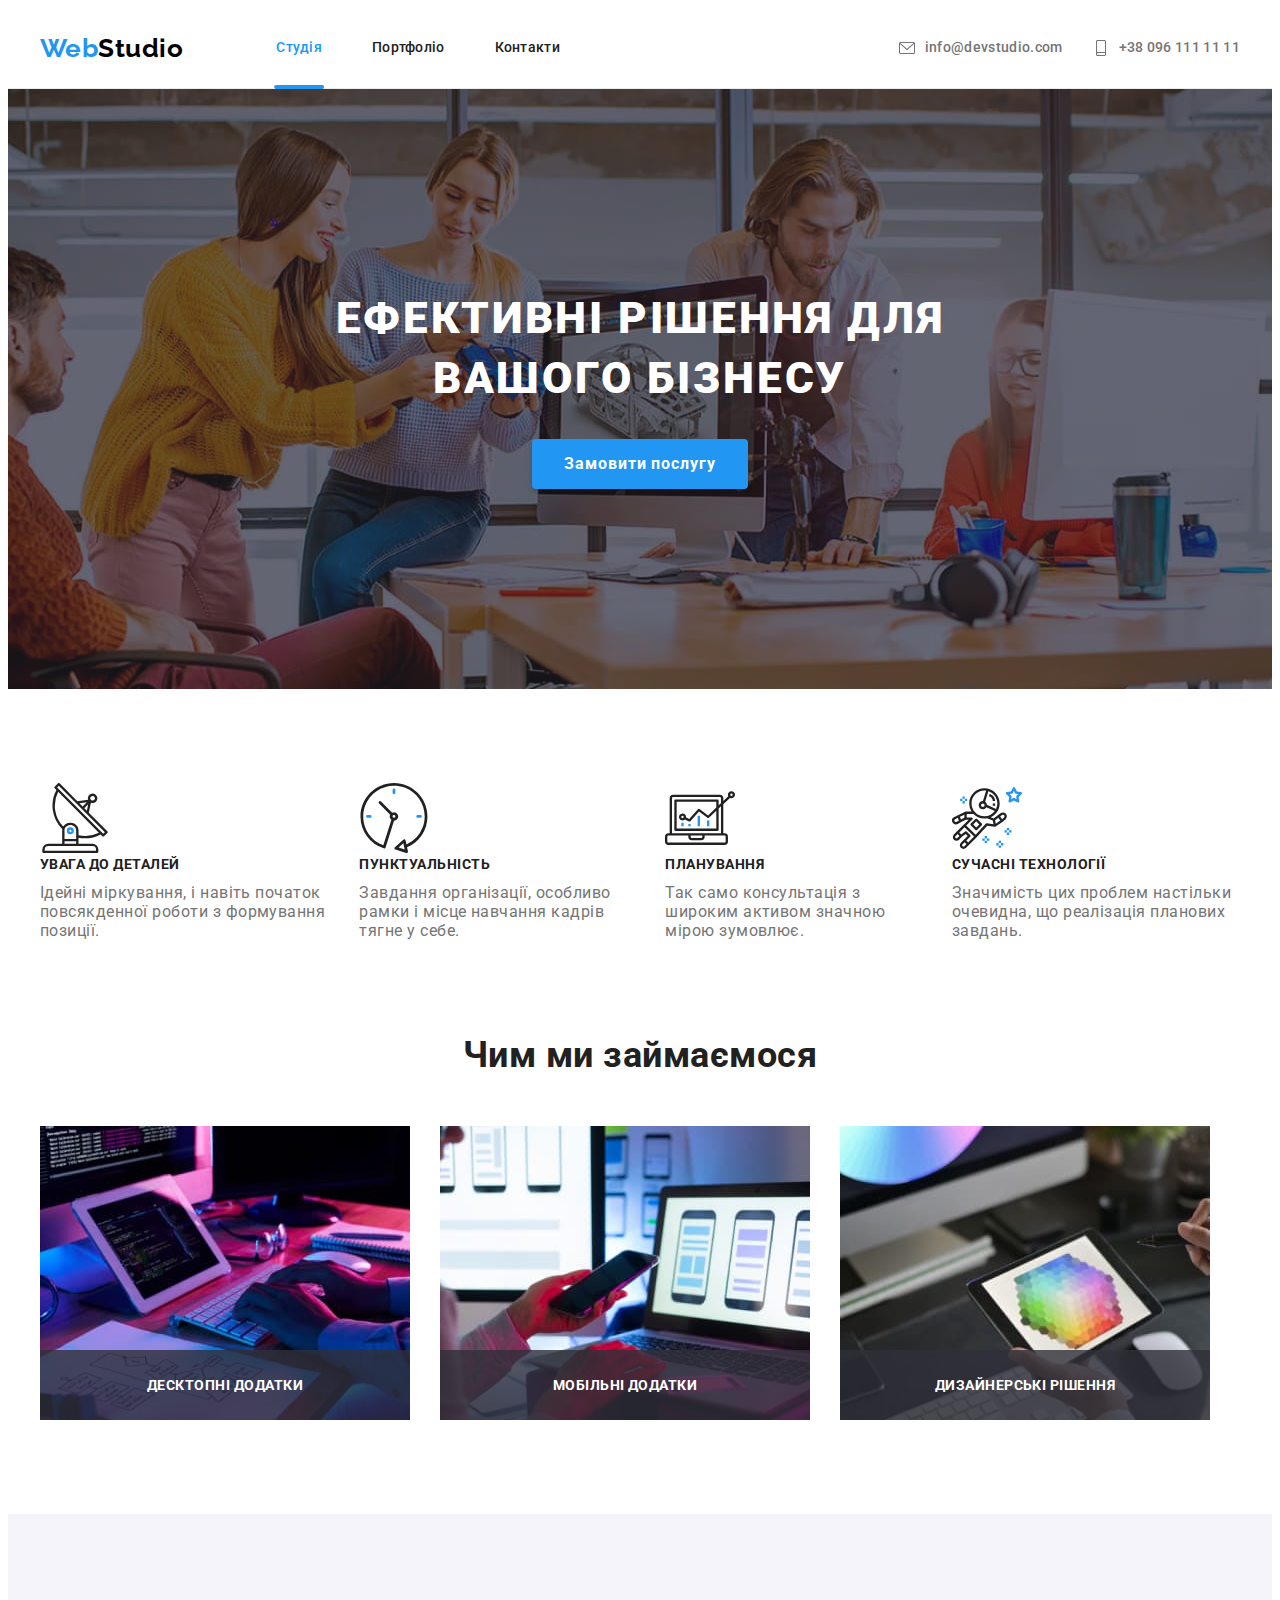
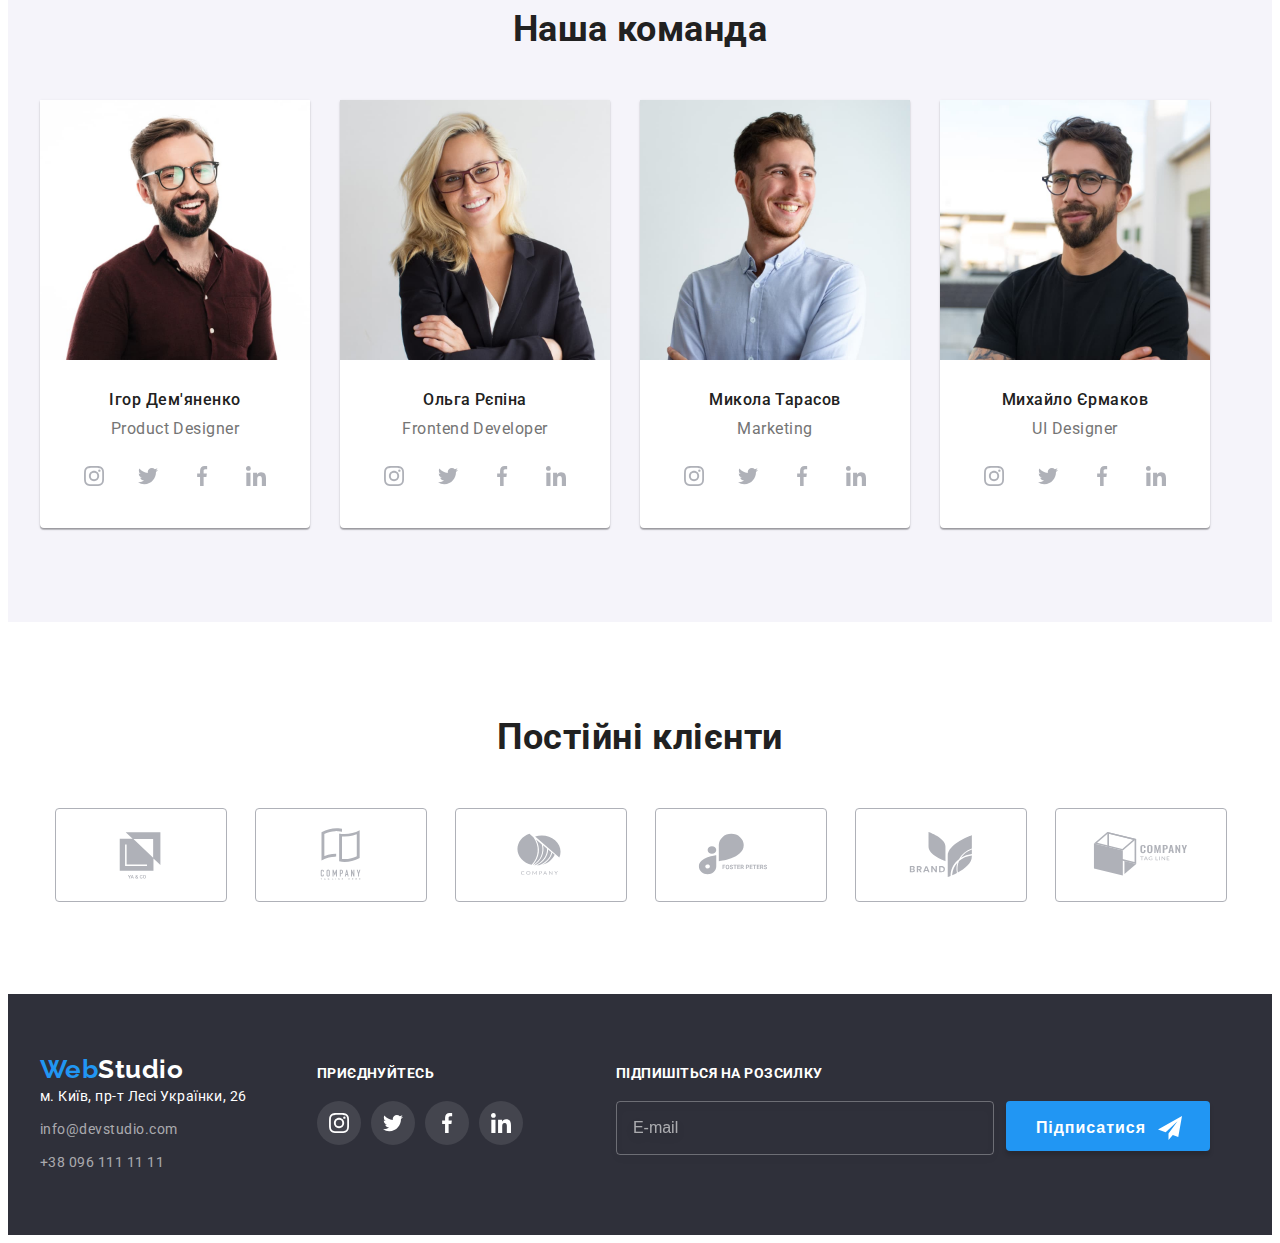
==== commit d8d68ad2: "Update index.html" ====
--- a/index.html
+++ b/index.html
@@ -445,7 +445,7 @@
               placeholder="E-mail"
             />
             <button type="button" class="subscribe-button">
-              <svg class="discribe-icon" width="24px" height="24px">
+              <svg class="subscribe-icon" width="24px" height="24px">
                 <use href="./images/icons.svg#icon-icon-send"></use></svg>Підписатися
             </button>
         </form>
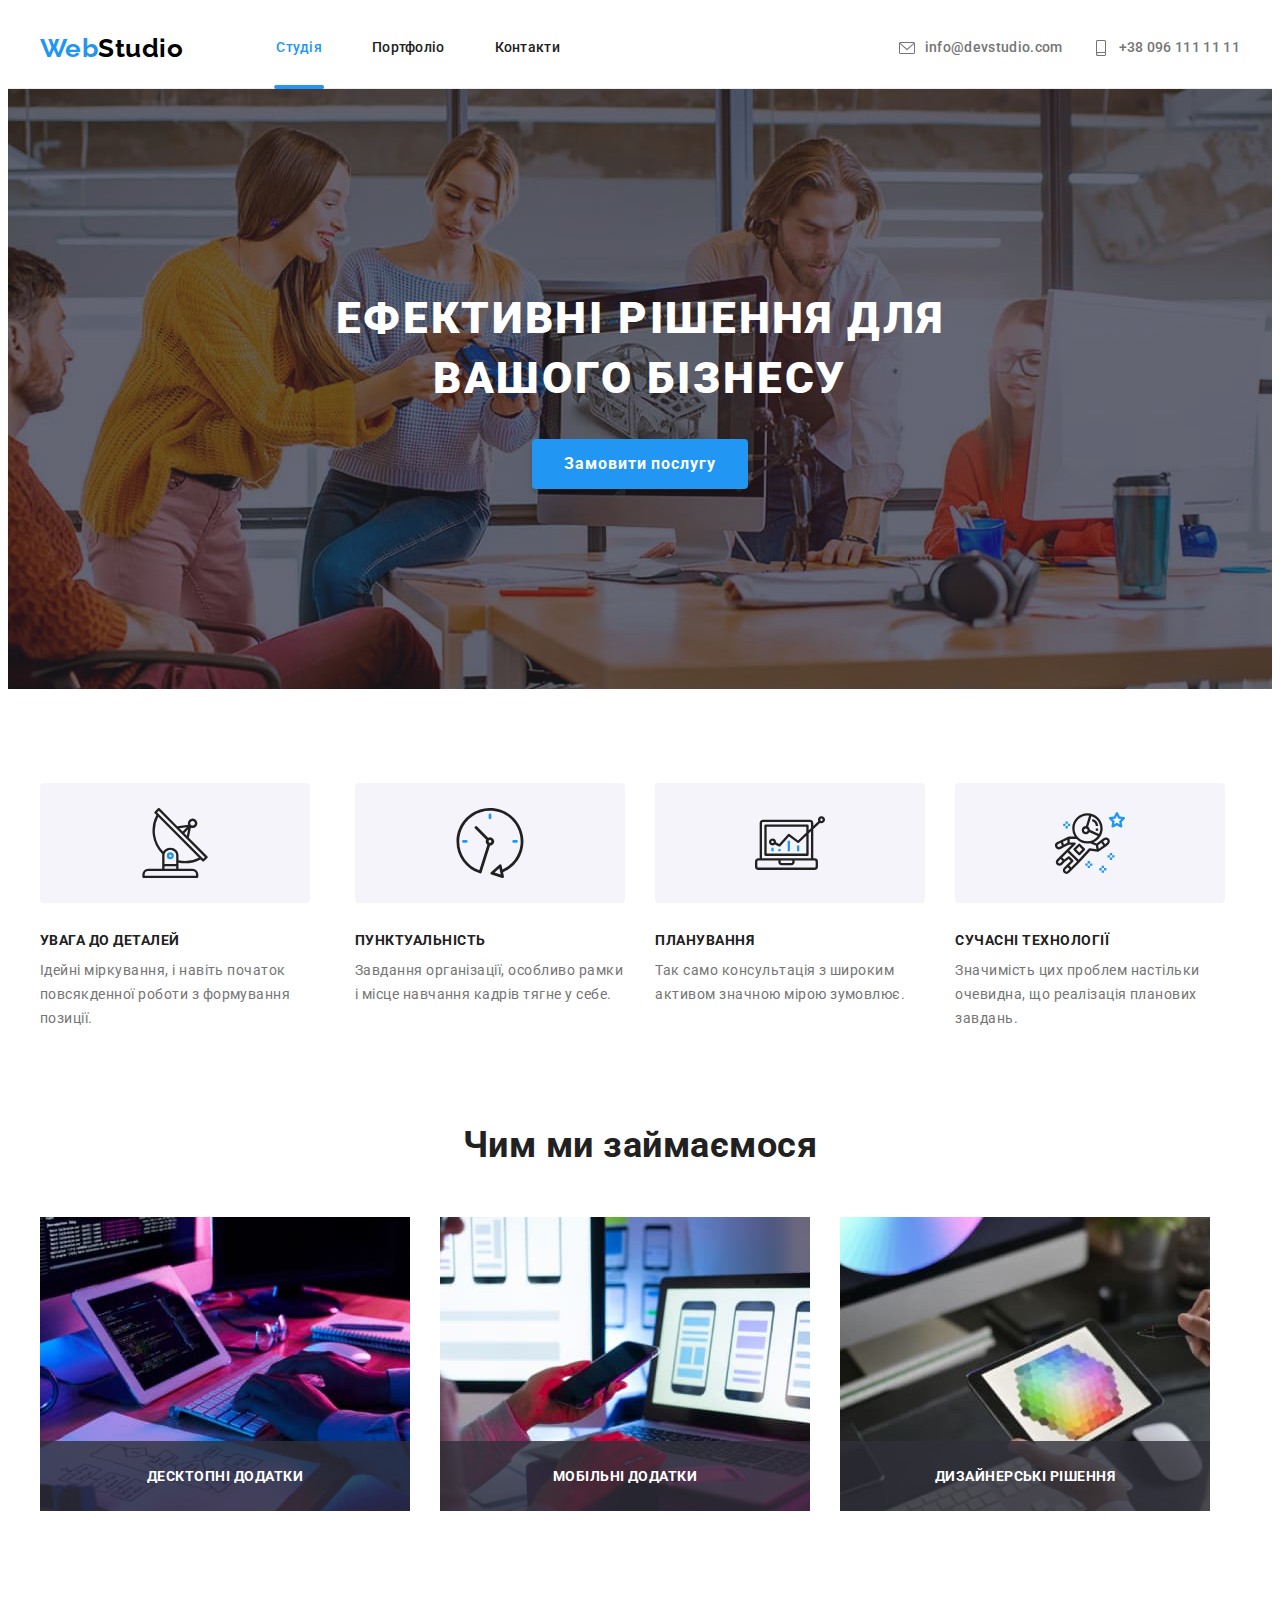
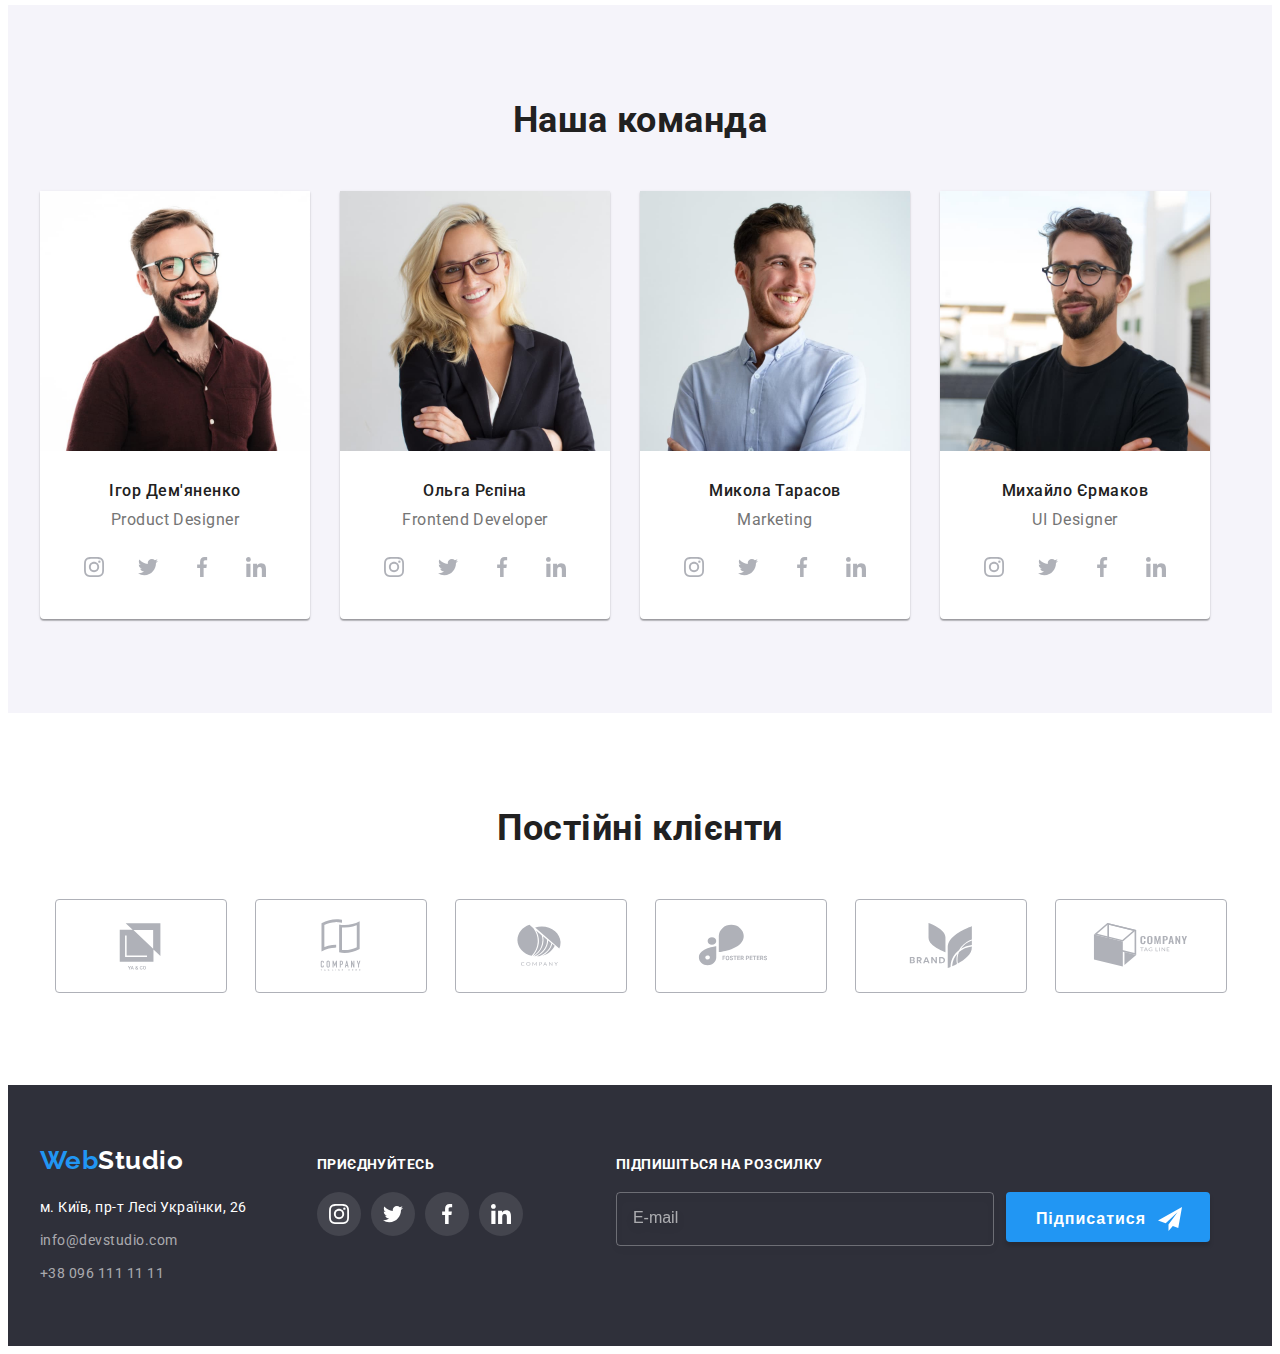
==== commit 8822619b: "finally did bem in nav,qualities,team,clients" ====
--- a/index.html
+++ b/index.html
@@ -22,30 +22,30 @@
     <!--Header-->
     <header class="header">
       <!--Nav-->
-      <div class="container header-container">
+      <div class="container header__container">
         <nav class="nav-container">
           <a href="./index.html" class="logo"
             >Web<span class="header-logo">Studio</span></a
           >
           <ul class="nav list">
-            <li><a href="./index.html" class="link current">Студія</a></li>
-            <li><a href="./portfolio.html" class="link">Портфоліо</a></li>
-            <li><a href="" class="link">Контакти</a></li>
+            <li><a href="./index.html" class="nav__link current">Студія</a></li>
+            <li><a href="./portfolio.html" class="nav__link">Портфоліо</a></li>
+            <li><a href="" class="nav__link">Контакти</a></li>
           </ul>
         </nav>
         <!--Contacts-->
-        <ul class="header-contacts">
-          <li class="contacts-item">
-            <a href="mailto:info@devstudio.com" class="contacts-link">
-              <svg class="contacts-icon" width="16px" height="16px">
+        <ul class="head-contacts">
+          <li class="head-contacts__item">
+            <a href="mailto:info@devstudio.com" class="head-contacts__link">
+              <svg class="head-contacts__icon" width="16px" height="16px">
                 <use href="./images/icons.svg#icon-envelope"></use>
               </svg>
               info@devstudio.com</a
             >
           </li>
-          <li class="contacts-item">
-            <a href="tel:+380961111111" class="contacts-link">
-              <svg class="contacts-icon" width="16px" height="16px">
+          <li class="head-contacts__item">
+            <a href="tel:+380961111111" class="head-contacts__link">
+              <svg class="head-contacts__icon" width="16px" height="16px">
                 <use href="./images/icons.svg#icon-smartphone"></use>
               </svg>
               +38 096 111 11 11</a
@@ -59,8 +59,8 @@
       <!--Hero-->
       <section class="hero">
         <div class="container">
-          <h1 class="hero-title">Ефективні рішення для вашого бізнесу</h1>
-          <button type="button" class="hero-button" data-modal-open>
+          <h1 class="hero__title">Ефективні рішення для вашого бізнесу</h1>
+          <button type="button" class="hero__button" data-modal-open>
             Замовити послугу
           </button>
         </div>
@@ -125,17 +125,17 @@
         <div class="container">
           <h2 class="section-title">Чим ми займаємося</h2>
           <ul class="services-list">
-            <li class="services-item">
+            <li class="services-list__item">
               <img src="./images/box1.jpg" alt="html верстка" width="370" />
-              <p class="services-text">Десктопні додатки</p>
-            </li>
-            <li class="services-item">
+              <p class="services-list__text">Десктопні додатки</p>
+            </li>
+            <li class="services-list__item">
               <img src="./images/box2.jpg" alt="програмування" width="370" />
-              <p class="services-text">Мобільні додатки</p>
-            </li>
-            <li class="services-item">
+              <p class="services-list__text">Мобільні додатки</p>
+            </li>
+            <li class="services-list__item">
               <img src="./images/box3.jpg" alt="дизайн" width="370" />
-              <p class="services-text">Дизайнерські рішення</p>
+              <p class="services-list__text">Дизайнерські рішення</p>
             </li>
           </ul>
         </div>
@@ -145,41 +145,41 @@
         <div class="container">
           <h2 class="section-title">Наша команда</h2>
           <ul class="team-list">
-            <li class="team-items">
+            <li class="team-list__items">
               <img
-                class="team-photo"
+                class="team-list__photo"
                 src="./images/photo1.jpg"
                 alt="Ігор Дем'яненко"
                 width="270"
               />
-              <div class="team-description">
+              <div class="team-list__description">
                 <h3 class="title">Ігор Дем'яненко</h3>
-                <p lang="en" class="team-text">Product Designer</p>
-                <ul class="team-soc-list list">
-                  <li class="team-soc-item">
-                    <a href="" class="team-soc-link link">
-                      <svg class="team-soc-icon" width="20px" height="20px">
+                <p lang="en" class="team-list__text">Product Designer</p>
+                <ul class="soc-list">
+                  <li class="soc-list__item">
+                    <a href="" class="soc-list__link">
+                      <svg class="soc-list__icon" width="20px" height="20px">
                         <use href="./images/icons.svg#icon-instagram"></use>
                       </svg>
                     </a>
                   </li>
-                  <li class="team-soc-item">
-                    <a href="" class="team-soc-link link">
-                      <svg class="team-soc-icon" width="20px" height="20px">
+                  <li class="soc-list__item">
+                    <a href="" class="soc-list__link">
+                      <svg class="soc-list__icon" width="20px" height="20px">
                         <use href="./images/icons.svg#icon-twitter"></use>
                       </svg>
                     </a>
                   </li>
-                  <li class="team-soc-item">
-                    <a href="" class="team-soc-link link">
-                      <svg class="team-soc-icon" width="20px" height="20px">
+                  <li class="soc-list__item">
+                    <a href="" class="soc-list__link">
+                      <svg class="soc-list__icon" width="20px" height="20px">
                         <use href="./images/icons.svg#icon-facebook"></use>
                       </svg>
                     </a>
                   </li>
-                  <li class="team-soc-item">
-                    <a href="" class="team-soc-link link">
-                      <svg class="team-soc-icon" width="20px" height="20px">
+                  <li class="soc-list__item">
+                    <a href="" class="soc-list__link">
+                      <svg class="soc-list__icon" width="20px" height="20px">
                         <use href="./images/icons.svg#icon-linkedin"></use>
                       </svg>
                     </a>
@@ -187,41 +187,41 @@
                 </ul>
               </div>
             </li>
-            <li class="team-items">
+            <li class="team-list__items">
               <img
-                class="team-photo"
+                class="team-list__photo"
                 src="./images/photo2.jpg"
                 alt="Ольга Рєпіна"
                 width="270"
               />
-              <div class="team-description">
+              <div class="team-list__description">
                 <h3 class="title">Ольга Рєпіна</h3>
-                <p lang="en" class="team-text">Frontend Developer</p>
-                <ul class="team-soc-list list">
-                  <li class="team-soc-item">
-                    <a href="" class="team-soc-link link">
-                      <svg class="team-soc-icon" width="20px" height="20px">
+                <p lang="en" class="team-list__text">Frontend Developer</p>
+                <ul class="soc-list">
+                  <li class="soc-list__item">
+                    <a href="" class="soc-list__link">
+                      <svg class="soc-list__icon" width="20px" height="20px">
                         <use href="./images/icons.svg#icon-instagram"></use>
                       </svg>
                     </a>
                   </li>
-                  <li class="team-soc-item">
-                    <a href="" class="team-soc-link link">
-                      <svg class="team-soc-icon" width="20px" height="20px">
+                  <li class="soc-list__item">
+                    <a href="" class="soc-list__link">
+                      <svg class="soc-list__icon" width="20px" height="20px">
                         <use href="./images/icons.svg#icon-twitter"></use>
                       </svg>
                     </a>
                   </li>
-                  <li class="team-soc-item">
-                    <a href="" class="team-soc-link link">
-                      <svg class="team-soc-icon" width="20px" height="20px">
+                  <li class="soc-list__item">
+                    <a href="" class="soc-list__link">
+                      <svg class="soc-list__icon" width="20px" height="20px">
                         <use href="./images/icons.svg#icon-facebook"></use>
                       </svg>
                     </a>
                   </li>
-                  <li class="team-soc-item">
-                    <a href="" class="team-soc-link link">
-                      <svg class="team-soc-icon" width="20px" height="20px">
+                  <li class="soc-list__item">
+                    <a href="" class="soc-list__link">
+                      <svg class="soc-list__icon" width="20px" height="20px">
                         <use href="./images/icons.svg#icon-linkedin"></use>
                       </svg>
                     </a>
@@ -229,41 +229,41 @@
                 </ul>
               </div>
             </li>
-            <li class="team-items">
+            <li class="team-list__items">
               <img
-                class="team-photo"
+                class="team-list__photo"
                 src="./images/photo3.jpg"
                 alt="Микола Тарасов"
                 width="270"
               />
-              <div class="team-description">
+              <div class="team-list__description">
                 <h3 class="title">Микола Тарасов</h3>
-                <p lang="en" class="team-text">Marketing</p>
-                <ul class="team-soc-list list">
-                  <li class="team-soc-item">
-                    <a href="" class="team-soc-link link">
-                      <svg class="team-soc-icon" width="20px" height="20px">
+                <p lang="en" class="team-list__text">Marketing</p>
+                <ul class="soc-list">
+                  <li class="soc-list__item">
+                    <a href="" class="soc-list__link">
+                      <svg class="soc-list__icon" width="20px" height="20px">
                         <use href="./images/icons.svg#icon-instagram"></use>
                       </svg>
                     </a>
                   </li>
-                  <li class="team-soc-item">
-                    <a href="" class="team-soc-link link">
-                      <svg class="team-soc-icon" width="20px" height="20px">
+                  <li class="soc-list__item">
+                    <a href="" class="soc-list__link">
+                      <svg class="soc-list__icon" width="20px" height="20px">
                         <use href="./images/icons.svg#icon-twitter"></use>
                       </svg>
                     </a>
                   </li>
-                  <li class="team-soc-item">
-                    <a href="" class="team-soc-link link">
-                      <svg class="team-soc-icon" width="20px" height="20px">
+                  <li class="soc-list__item">
+                    <a href="" class="soc-list__link">
+                      <svg class="soc-list__icon" width="20px" height="20px">
                         <use href="./images/icons.svg#icon-facebook"></use>
                       </svg>
                     </a>
                   </li>
-                  <li class="team-soc-item">
-                    <a href="" class="team-soc-link link">
-                      <svg class="team-soc-icon" width="20px" height="20px">
+                  <li class="soc-list__item">
+                    <a href="" class="soc-list__link">
+                      <svg class="soc-list__icon" width="20px" height="20px">
                         <use href="./images/icons.svg#icon-linkedin"></use>
                       </svg>
                     </a>
@@ -271,41 +271,41 @@
                 </ul>
               </div>
             </li>
-            <li class="team-items">
+            <li class="team-list__items">
               <img
-                class="team-photo"
+                class="team-list__photo"
                 src="./images/photo4.jpg"
                 alt="Михайло Єрмаков"
                 width="270"
               />
-              <div class="team-description">
+              <div class="team-list__description">
                 <h3 class="title">Михайло Єрмаков</h3>
-                <p lang="en" class="team-text">UI Designer</p>
-                <ul class="team-soc-list list">
-                  <li class="team-soc-item">
-                    <a href="" class="team-soc-link link">
-                      <svg class="team-soc-icon" width="20px" height="20px">
+                <p lang="en" class="team-list__text">UI Designer</p>
+                <ul class="soc-list">
+                  <li class="soc-list__item">
+                    <a href="" class="soc-list__link">
+                      <svg class="soc-list__icon" width="20px" height="20px">
                         <use href="./images/icons.svg#icon-instagram"></use>
                       </svg>
                     </a>
                   </li>
-                  <li class="team-soc-item">
-                    <a href="" class="team-soc-link link">
-                      <svg class="team-soc-icon" width="20px" height="20px">
+                  <li class="soc-list__item">
+                    <a href="" class="soc-list__link">
+                      <svg class="soc-list__icon" width="20px" height="20px">
                         <use href="./images/icons.svg#icon-twitter"></use>
                       </svg>
                     </a>
                   </li>
-                  <li class="team-soc-item">
-                    <a href="" class="team-soc-link link">
-                      <svg class="team-soc-icon" width="20px" height="20px">
+                  <li class="soc-list__item">
+                    <a href="" class="soc-list__link">
+                      <svg class="soc-list__icon" width="20px" height="20px">
                         <use href="./images/icons.svg#icon-facebook"></use>
                       </svg>
                     </a>
                   </li>
-                  <li class="team-soc-item">
-                    <a href="" class="team-soc-link link">
-                      <svg class="team-soc-icon" width="20px" height="20px">
+                  <li class="soc-list__item">
+                    <a href="" class="soc-list__link">
+                      <svg class="soc-list__icon" width="20px" height="20px">
                         <use href="./images/icons.svg#icon-linkedin"></use>
                       </svg>
                     </a>
@@ -321,44 +321,44 @@
         <div class="container">
           <h2 class="section-title">Постійні клієнти</h2>
           <ul class="clients-list">
-            <li class="clients-item">
-              <a href="" class="clients-link link">
-                <svg class="clients-icon" width="106px" height="60px">
+            <li class="clients-list__item">
+              <a href="" class="clients-list__link">
+                <svg class="clients-list__icon" width="106px" height="60px">
                   <use href="./images/icons.svg#icon-logo-first"></use>
                 </svg>
               </a>
             </li>
-            <li class="clients-item">
-              <a href="" class="clients-link link">
-                <svg class="clients-icon" width="106px" height="60px">
+            <li class="clients-list__item">
+              <a href="" class="clients-list__link">
+                <svg class="clients-list__icon" width="106px" height="60px">
                   <use href="./images/icons.svg#icon-logo-sec"></use>
                 </svg>
               </a>
             </li>
-            <li class="clients-item">
-              <a href="" class="clients-link link">
-                <svg class="clients-icon" width="106px" height="60px">
+            <li class="clients-list__item">
+              <a href="" class="clients-list__link">
+                <svg class="clients-list__icon" width="106px" height="60px">
                   <use href="./images/icons.svg#icon-logo-third"></use>
                 </svg>
               </a>
             </li>
-            <li class="clients-item">
-              <a href="" class="clients-link link">
-                <svg class="clients-icon" width="106px" height="60px">
+            <li class="clients-list__item">
+              <a href="" class="clients-list__link">
+                <svg class="clients-list__icon" width="106px" height="60px">
                   <use href="./images/icons.svg#icon-logo-four"></use>
                 </svg>
               </a>
             </li>
-            <li class="clients-item">
-              <a href="" class="clients-link link">
-                <svg class="clients-icon" width="106px" height="60px">
+            <li class="clients-list__item">
+              <a href="" class="clients-list__link">
+                <svg class="clients-list__icon" width="106px" height="60px">
                   <use href="./images/icons.svg#icon-logo-five"></use>
                 </svg>
               </a>
             </li>
-            <li class="clients-item">
-              <a href="" class="clients-link link">
-                <svg class="clients-icon" width="106px" height="60px">
+            <li class="clients-list__item">
+              <a href="" class="clients-list__link">
+                <svg class="clients-list__icon" width="106px" height="60px">
                   <use href="./images/icons.svg#icon-logo-six"></use>
                 </svg>
               </a>
--- a/css/main.min.css
+++ b/css/main.min.css
@@ -1 +1 @@
-:root{--primary-text-color: #757575;--title-text-color: #212121;--accent-color: #2196f3;--primary-logo-color: #000000;--bottom-text-color: rgba(255, 255, 255, 0.6);--primary-white-color: #ffffff;--primary-background-color: #ffffff;--secondary-background-color: #f5f4fa;--footer-background-color: #2f303a;--header-border-color: #ececec;--box-shadow-color: rgba(0, 0, 0, 0.15);--border-example-color: #eeeeee;--gra: linear-gradient(rgba(47, 48, 58, 0.4), rgba(47, 48, 58, 0.4));--icon-fill-color: #afb1b8;--footer-icon-color: rgba(255, 255, 255, 0.1);--transparent-accent-color: rgba(33, 150, 243, 0.9);--bg-backdrop: rgba(47, 48, 58, 0.4);--placeholder-color:rgba(117, 117, 117, 0.5)}h1,h2,h3,h4,h5,h6,p{margin:0}ul{padding-left:0;margin:0}img{display:block}.visually-hidden{position:absolute;width:1px;height:1px;margin:-1px;border:0;padding:0;white-space:nowrap;-webkit-clip-path:inset(100%);clip-path:inset(100%);clip:rect(0 0 0 0);overflow:hidden}.page{background-color:var(--primary-background-color);color:var(--primary-text-color);font-family:Roboto,sans-serif;letter-spacing:.03em}.container{margin:0 auto;width:1200px;padding:0 15px}.header{border-bottom:1px solid var(--header-border-color)}.header-container{display:flex}.logo{color:var(--accent-color);text-decoration:none;font-family:Raleway,sans-serif;font-weight:700;font-size:26px;line-height:1.19}.logo .header-logo{color:var(--primary-logo-color);text-decoration:none;font-size:26px;line-height:1.19}.logo .footer-logo{color:var(--primary-white-color);text-decoration:none;font-size:26px;line-height:1.19}.nav-container{display:flex;align-items:center}.nav.list{list-style-type:none;display:flex;gap:50px;margin-left:93px}.nav .link{color:var(--title-text-color);text-decoration:none;font-weight:500;font-size:14px;line-height:1;font-weight:500;font-size:14px;line-height:1.14;letter-spacing:.02em;display:block;padding:32px 0px;position:relative;transition-property:color;transition-duration:250ms;transition-timing-function:cubic-bezier(0.4, 0, 0.2, 1)}.nav .link:hover,.nav .link:focus{color:var(--accent-color)}.nav .link.current{color:var(--accent-color)}.nav .link.current::after{content:"";position:absolute;display:block;height:4px;width:109%;bottom:-1px;left:50%;transform:translateX(-50%);border-radius:2px;background-color:var(--accent-color)}.header-contacts{list-style-type:none;display:flex;align-items:center;margin-left:auto;gap:30px;letter-spacing:.02em}.header-contacts .contacts-link{color:var(--primary-text-color);text-decoration:none;font-weight:500;font-size:14px;line-height:1.14;display:flex;align-items:center;gap:10px;transition-property:color;transition-duration:250ms;transition-timing-function:cubic-bezier(0.4, 0, 0.2, 1)}.header-contacts .contacts-link:hover,.header-contacts .contacts-link:focus{color:var(--accent-color)}.contacts-icon{fill:currentColor}.hero{color:var(--primary-white-color);background-color:var(--footer-background-color);background-image:var(--gra),url(../images/hero-backgr-img.jpg);background-size:cover;background-position:center;background-repeat:no-repeat;max-width:1600px;margin:0 auto;padding-top:200px;padding-bottom:200px}.hero-title{font-size:44px;font-weight:900;line-height:1.36;text-align:center;letter-spacing:.06em;text-transform:uppercase;width:696px;margin:0 auto 30px}.hero-button{color:var(--primary-white-color);background-color:var(--accent-color);min-width:216px;font-family:inherit;font-weight:700;font-size:16px;line-height:1.88;display:flex;align-items:center;text-align:center;letter-spacing:.06em;cursor:pointer;border:rgba(0,0,0,0);border-radius:4px;box-shadow:0px 4px 4px var(--box-shadow-color);padding:10px 32px;margin:0 auto}.section{padding-top:94px;padding-bottom:94px}.section .title{margin-bottom:10px}.section-title{color:var(--title-text-color);font-weight:700;font-size:36px;line-height:1.17;text-align:center;margin-bottom:50px}.quality-list{list-style-type:none;display:flex;gap:30px}.quality-list .title{color:var(--title-text-color);font-weight:700;font-size:14px;line-height:1.14;text-transform:uppercase}.quality-img{width:270px;height:120px;background:var(--secondary-background-color);border-radius:4px;margin-bottom:30px;display:flex;justify-content:center;align-items:center}.quality-text{font-size:14px;line-height:1.71}.section.services{padding-top:0}.services-list{list-style-type:none;display:flex;gap:30px}.services-item{position:relative}.services-text{font-weight:700;font-size:14px;line-height:1.1428571429;text-align:center;text-transform:uppercase;color:var(--primary-white-color);background-color:rgba(47,48,58,.8);position:absolute;bottom:0;width:100%;display:flex;justify-content:center;padding-top:27px;padding-bottom:27px}.team{background-color:var(--secondary-background-color)}.team-list{list-style-type:none;display:flex;gap:30px}.team-list .title{color:var(--title-text-color);font-weight:500;font-size:16px;line-height:1.19}.team-items{box-shadow:0px 1px 3px rgba(0,0,0,.12),0px 1px 1px rgba(0,0,0,.14),0px 2px 1px rgba(0,0,0,.2);border-radius:0px 0px 4px 4px;background-color:var(--primary-background-color)}.team-description{text-align:center;padding-top:30px;padding-bottom:30px}.team-text{line-height:1.19;margin-bottom:16px}.team-soc-list{list-style-type:none;display:flex;justify-content:center;gap:10px}.team-soc-item{width:44px;height:44px}.team-soc-link{width:100%;height:100%;border-radius:50%;background-color:rgba(0,0,0,0);display:flex;align-items:center;justify-content:center;transition-property:background-color;transition-duration:250ms;transition-timing-function:cubic-bezier(0.4, 0, 0.2, 1)}.team-soc-link:hover,.team-soc-link:focus{background-color:var(--accent-color)}.team-soc-icon{fill:var(--icon-fill-color);transition-property:fill;transition-duration:250ms;transition-timing-function:cubic-bezier(0.4, 0, 0.2, 1)}.team-soc-link:hover .team-soc-icon,.team-soc-link:focus .team-soc-icon{fill:var(--primary-white-color)}.clients-list{list-style-type:none;display:flex;justify-content:center;gap:30px}.clients-item{width:170px;height:92px}.clients-link{width:100%;height:100%;display:flex;border:1px solid var(--icon-fill-color);border-radius:4px;justify-content:center;align-items:center;transition-property:border-color;transition-duration:250ms;transition-timing-function:cubic-bezier(0.4, 0, 0.2, 1)}.clients-link:hover,.clients-link:focus{border-color:var(--accent-color)}.clients-icon{fill:var(--icon-fill-color);transition-property:fill;transition-duration:250ms;transition-timing-function:cubic-bezier(0.4, 0, 0.2, 1)}.clients-link:hover .clients-icon,.clients-link:focus .clients-icon{fill:var(--accent-color)}.footer{background-color:var(--footer-background-color);padding-top:60px;padding-bottom:60px}.container.footer{display:flex;padding:0 15px;align-items:baseline}.address-tag{margin-top:20px}.bottom-contacts-item:not(:last-child){margin-bottom:9px}.bottom-contacts-list{list-style-type:none;font-style:normal;font-size:14px;line-height:1.71}.bottom-contacts-list .address{color:var(--primary-white-color);text-decoration:none}.bottom-contacts-list .item-bottom{color:var(--bottom-text-color);text-decoration:none;transition-property:color;transition-duration:250ms;transition-timing-function:cubic-bezier(0.4, 0, 0.2, 1)}.bottom-contacts-list .item-bottom:hover,.bottom-contacts-list .item-bottom:focus{color:var(--accent-color)}.follow{margin-left:70px}.follow .title{font-style:normal;font-weight:700;font-size:14px;line-height:1.1428571429;letter-spacing:.03em;text-transform:uppercase;color:var(--primary-white-color);margin-bottom:20px}.follow-list{list-style-type:none;display:flex;gap:10px}.follow-item{width:44px;height:44px}.follow-link{width:100%;height:100%;border-radius:50%;background-color:var(--footer-icon-color);display:flex;align-items:center;justify-content:center;transition-property:background-color;transition-duration:250ms;transition-timing-function:cubic-bezier(0.4, 0, 0.2, 1)}.follow-link:hover,.follow-link:focus{background-color:var(--accent-color)}.follow-icon{fill:var(--primary-white-color)}.filter{list-style-type:none;margin-bottom:50px;display:flex;gap:8px;justify-content:center}.filter .buttons{color:var(--title-text-color);background-color:var(--secondary-background-color);min-width:73px;display:block;cursor:pointer;font-family:inherit;font-weight:500;font-size:16px;line-height:1.63;text-align:center;letter-spacing:.03em;border:rgba(0,0,0,0);border-radius:4px;padding:6px 25px;transition-property:background-color,color,box-shadow;transition-duration:250ms;transition-timing-function:cubic-bezier(0.4, 0, 0.2, 1)}.filter .buttons:hover,.filter .buttons:focus{color:var(--primary-white-color);background-color:var(--accent-color);box-shadow:0px 3px 1px rgba(0,0,0,.1),0px 1px 2px rgba(0,0,0,.08),0px 2px 2px rgba(0,0,0,.12)}.example-list{list-style-type:none;display:flex;gap:30px;flex-wrap:wrap}.example-cards{background-color:var(--primary-background-color);transition-property:box-shadow,transform;transition-duration:250ms;transition-timing-function:cubic-bezier(0.4, 0, 0.2, 1)}.example-cards:hover,.example-cards:focus{box-shadow:0px 1px 1px rgba(0,0,0,.12),0px 4px 4px rgba(0,0,0,.06),1px 4px 6px rgba(0,0,0,.16)}.example-cards:hover .example-description{transform:translateY(0)}.example-list .link{text-decoration:none}.example-wrap{position:relative;overflow:hidden}.example-description{font-size:18px;line-height:1.5555555556;color:var(--primary-white-color);background-color:var(--transparent-accent-color);padding:63px 24px;height:100%;position:absolute;top:0;transform:translateY(100%);transition-property:transform;transition-duration:250ms;transition-timing-function:cubic-bezier(0.4, 0, 0.2, 1);overflow:auto}.example-text{padding:20px 24px;border:1px solid var(--border-example-color);border-top:none}.example-list .title{color:var(--title-text-color);margin-bottom:4px;font-weight:700;font-size:18px;line-height:2;letter-spacing:.06em}.example-list .paragraph{color:var(--primary-text-color);font-size:16px;line-height:1.875}.backdrop{position:fixed;top:0;width:100%;height:100%;background-color:var(--bg-backdrop);opacity:1;transition:opacity 250ms cubic-bezier(0.4, 0, 0.2, 1),visibility 250ms cubic-bezier(0.4, 0, 0.2, 1)}.modal{width:528px;min-height:581px;background-color:var(--primary-background-color);padding:40px;box-shadow:0px 1px 3px rgba(0,0,0,.12),0px 1px 1px rgba(0,0,0,.14),0px 2px 1px rgba(0,0,0,.2);border-radius:4px;position:absolute;top:50%;left:50%;transform:translate(-50%, -50%) scaleX(1);transition-property:transform;transition-duration:250ms;transition-timing-function:cubic-bezier(0.4, 0, 0.2, 1)}.backdrop.is-hidden .modal{transform:translate(-50%, -50%) scaleX(0)}.modal-close{position:absolute;top:8px;right:8px;width:30px;height:30px;border:1px solid rgba(0,0,0,.2);background-color:rgba(0,0,0,0);border-radius:50%;cursor:pointer;display:flex;justify-content:center;align-items:center;transition-property:fill;transition-duration:250ms;transition-timing-function:cubic-bezier(0.4, 0, 0.2, 1)}.modal-close:hover .button-icon{fill:var(--accent-color)}.button-icon{fill:#000;transition-property:fill;transition-duration:250ms;transition-timing-function:cubic-bezier(0.4, 0, 0.2, 1)}.modal-title{font-style:normal;font-weight:700;font-size:20px;line-height:1.15;color:var(--title-text-color);text-align:center;margin-bottom:12px}.modal-field{margin-bottom:10px}.modal-field.comment{margin:20px 0 0}.input-text{font-style:normal;font-weight:400;font-size:12px;line-height:1.1666666667;display:flex;letter-spacing:.01em;color:var(--primary-text-color);margin-bottom:4px}.input-wrap{position:relative}.modal-input{width:100%;height:40px;border:1px solid rgba(33,33,33,.2);border-radius:4px;padding-left:42px;outline:rgba(0,0,0,0);transition-property:border-color;transition-duration:250ms;transition-timing-function:cubic-bezier(0.4, 0, 0.2, 1)}.modal-input:focus{border-color:var(--accent-color)}.modal-input:focus+.modal-icon{fill:var(--accent-color)}.modal-icon{position:absolute;left:12px;top:50%;transform:translateY(-50%);transition-property:fill;transition-duration:250ms;transition-timing-function:cubic-bezier(0.4, 0, 0.2, 1)}.input-message{width:100%;height:120px;border:1px solid rgba(33,33,33,.2);border-radius:4px;padding:12px 16px;resize:none;margin:0;outline:rgba(0,0,0,0);transition-property:border-color;transition-duration:250ms;transition-timing-function:cubic-bezier(0.4, 0, 0.2, 1)}.input-message::-moz-placeholder{font-weight:400;font-size:12px;line-height:1.1666666667;letter-spacing:.01em;color:var(--placeholder-color)}.input-message:-ms-input-placeholder{font-weight:400;font-size:12px;line-height:1.1666666667;letter-spacing:.01em;color:var(--placeholder-color)}.input-message::placeholder{font-weight:400;font-size:12px;line-height:1.1666666667;letter-spacing:.01em;color:var(--placeholder-color)}.input-message:focus{border-color:var(--accent-color)}.check-text{font-style:normal;font-weight:400;font-size:14px;line-height:1.7142857143;color:var(--primary-text-color);display:flex;align-items:center;justify-content:center;display:flex}.check-text span{width:16px;height:15px;border:2px solid #000;border-radius:2px;margin-right:8px;display:flex;align-items:center;justify-content:center;fill:rgba(0,0,0,0)}.privacy-link{color:var(--accent-color);font-style:normal;font-weight:400;font-size:14px;line-height:1.7142857143;margin-left:3px}.modal-check:checked+.check-text span{background-color:var(--accent-color);border:none;fill:var(--primary-white-color)}.modal-button{font-style:normal;font-weight:700;font-size:16px;line-height:1.875;letter-spacing:.06em;color:var(--primary-white-color);background-color:var(--accent-color);box-shadow:0px 4px 4px rgba(0,0,0,.15);border-radius:4px;border-color:rgba(0,0,0,0);display:flex;min-width:200px;align-items:center;justify-content:center;cursor:pointer;padding:10px 52px;margin-top:30px;margin-left:auto;margin-right:auto;margin-bottom:0}.is-hidden{opacity:0;visibility:hidden;pointer-events:none}.subscribe{margin-left:93px}.subscribe-title{font-style:normal;font-weight:700;font-size:14px;line-height:1.1428571429;text-transform:uppercase;color:var(--primary-white-color);margin-bottom:20px}.subscribe-form{position:relative;display:flex;justify-content:center}.subscribe-input{width:358px;height:50px;border:1px solid rgba(255,255,255,.3);filter:drop-shadow(0px 4px 4px rgba(0, 0, 0, 0.15));border-radius:4px;background-color:rgba(0,0,0,0);outline:none;padding-left:16px;color:var(--primary-white-color)}.subscribe-input::-moz-placeholder{font-weight:400;font-size:16px;line-height:1.25;display:flex;align-items:center;color:rgba(255,255,255,.6)}.subscribe-input:-ms-input-placeholder{font-weight:400;font-size:16px;line-height:1.25;display:flex;align-items:center;color:rgba(255,255,255,.6)}.subscribe-input::placeholder{font-weight:400;font-size:16px;line-height:1.25;display:flex;align-items:center;color:rgba(255,255,255,.6)}.subscribe-button{height:50px;font-style:normal;font-weight:700;font-size:16px;line-height:1.875;letter-spacing:.06em;color:var(--primary-white-color);background-color:var(--accent-color);box-shadow:0px 4px 4px rgba(0,0,0,.15);border-radius:4px;border-color:rgba(0,0,0,0);min-width:200px;align-items:center;justify-content:center;cursor:pointer;margin-left:12px;padding:10px 62px 10px 28px}.subscribe-icon{fill:var(--primary-white-color);position:absolute;top:50%;transform:translateY(-50%);right:28px}/*# sourceMappingURL=main.min.css.map */+:root{--primary-text-color: #757575;--title-text-color: #212121;--accent-color: #2196f3;--primary-logo-color: #000000;--bottom-text-color: rgba(255, 255, 255, 0.6);--primary-white-color: #ffffff;--primary-background-color: #ffffff;--secondary-background-color: #f5f4fa;--footer-background-color: #2f303a;--header-border-color: #ececec;--box-shadow-color: rgba(0, 0, 0, 0.15);--border-example-color: #eeeeee;--gra: linear-gradient(rgba(47, 48, 58, 0.4), rgba(47, 48, 58, 0.4));--icon-fill-color: #afb1b8;--footer-icon-color: rgba(255, 255, 255, 0.1);--transparent-accent-color: rgba(33, 150, 243, 0.9);--bg-backdrop: rgba(47, 48, 58, 0.4);--placeholder-color:rgba(117, 117, 117, 0.5)}h1,h2,h3,h4,h5,h6,p{margin:0}ul{padding-left:0;margin:0}img{display:block}.visually-hidden{position:absolute;width:1px;height:1px;margin:-1px;border:0;padding:0;white-space:nowrap;-webkit-clip-path:inset(100%);clip-path:inset(100%);clip:rect(0 0 0 0);overflow:hidden}.page{background-color:var(--primary-background-color);color:var(--primary-text-color);font-family:Roboto,sans-serif;letter-spacing:.03em}.container{margin:0 auto;width:1200px;padding:0 15px}.header{border-bottom:1px solid var(--header-border-color)}.header__container{display:flex}.logo{color:var(--accent-color);text-decoration:none;font-family:Raleway,sans-serif;font-weight:700;font-size:26px;line-height:1.19}.logo .header-logo{font-size:26px;line-height:1.19;color:var(--primary-logo-color);text-decoration:none}.logo .footer-logo{font-size:26px;line-height:1.19;color:var(--primary-white-color);text-decoration:none}.nav-container{display:flex;align-items:center}.nav.list{list-style-type:none;display:flex;gap:50px;margin-left:93px}.nav__link{color:var(--title-text-color);text-decoration:none;font-weight:500;font-size:14px;line-height:1.14;letter-spacing:.02em;display:block;padding:32px 0px;position:relative;transition-property:color;transition-duration:250ms;transition-timing-function:cubic-bezier(0.4, 0, 0.2, 1)}.nav__link:hover,.nav__link:focus{color:var(--accent-color)}.nav__link.current{color:var(--accent-color)}.nav__link.current::after{content:"";position:absolute;display:block;height:4px;width:109%;bottom:-1px;left:50%;transform:translateX(-50%);border-radius:2px;background-color:var(--accent-color)}.head-contacts{list-style-type:none;display:flex;align-items:center;margin-left:auto;gap:30px;letter-spacing:.02em}.head-contacts__link{color:var(--primary-text-color);text-decoration:none;font-weight:500;font-size:14px;line-height:1.14;display:flex;align-items:center;gap:10px;transition-property:color;transition-duration:250ms;transition-timing-function:cubic-bezier(0.4, 0, 0.2, 1)}.head-contacts__link:hover,.head-contacts__link:focus{color:var(--accent-color)}.head-contacts__icon{fill:currentColor}.hero{color:var(--primary-white-color);background-color:var(--footer-background-color);background-image:var(--gra),url(../images/hero-backgr-img.jpg);background-size:cover;background-position:center;background-repeat:no-repeat;max-width:1600px;margin:0 auto;padding-top:200px;padding-bottom:200px}.hero__title{font-weight:900;font-size:44px;line-height:1.36;letter-spacing:.06em;text-transform:uppercase;text-align:center;width:696px;margin:0 auto 30px}.hero__button{font-family:inherit;font-weight:700;font-size:16px;line-height:1.88;letter-spacing:.06em;color:var(--primary-white-color);background-color:var(--accent-color);min-width:216px;display:flex;align-items:center;text-align:center;cursor:pointer;border:rgba(0,0,0,0);border-radius:4px;box-shadow:0px 4px 4px var(--box-shadow-color);padding:10px 32px;margin:0 auto}.section{padding-top:94px;padding-bottom:94px}.section .title{margin-bottom:10px}.section-title{color:var(--title-text-color);font-weight:700;font-size:36px;line-height:1.17;text-align:center;margin-bottom:50px}.quality-list{list-style-type:none;display:flex;gap:30px}.quality-list .title{color:var(--title-text-color);font-weight:700;font-size:14px;line-height:1.14;text-transform:uppercase}.quality-list__img{width:270px;height:120px;background:var(--secondary-background-color);border-radius:4px;margin-bottom:30px;display:flex;justify-content:center;align-items:center}.quality-list__text{font-size:14px;line-height:1.71;font-size:14px;line-height:1.71}.section.services{padding-top:0}.services-list{list-style-type:none;display:flex;gap:30px}.services-list__item{position:relative}.services-list__text{font-weight:700;font-size:14px;line-height:1.1428571429;text-align:center;text-transform:uppercase;color:var(--primary-white-color);background-color:rgba(47,48,58,.8);position:absolute;bottom:0;width:100%;display:flex;justify-content:center;padding-top:27px;padding-bottom:27px}.team{background-color:var(--secondary-background-color)}.team-list{list-style-type:none;display:flex;gap:30px}.team-list .title{color:var(--title-text-color);font-weight:500;font-size:16px;line-height:1.19}.team-list__items{box-shadow:0px 1px 3px rgba(0,0,0,.12),0px 1px 1px rgba(0,0,0,.14),0px 2px 1px rgba(0,0,0,.2);border-radius:0px 0px 4px 4px;background-color:var(--primary-background-color)}.team-list__description{text-align:center;padding-top:30px;padding-bottom:30px}.team-list__text{line-height:1.19;margin-bottom:16px}.soc-list{list-style-type:none;display:flex;justify-content:center;gap:10px}.soc-list__item{width:44px;height:44px}.soc-list__link{width:100%;height:100%;border-radius:50%;background-color:rgba(0,0,0,0);display:flex;align-items:center;justify-content:center;transition-property:background-color;transition-duration:250ms;transition-timing-function:cubic-bezier(0.4, 0, 0.2, 1)}.soc-list__link:hover,.soc-list__link:focus{background-color:var(--accent-color)}.soc-list__icon{fill:var(--icon-fill-color);transition-property:fill;transition-duration:250ms;transition-timing-function:cubic-bezier(0.4, 0, 0.2, 1)}.soc-list__link:hover .soc-list__icon,.soc-list__link:focus .soc-list__icon{fill:var(--primary-white-color)}.clients-list{list-style-type:none;display:flex;justify-content:center;gap:30px}.clients-list__item{width:170px;height:92px}.clients-list__link{width:100%;height:100%;display:flex;border:1px solid var(--icon-fill-color);border-radius:4px;justify-content:center;align-items:center;transition-property:border-color;transition-duration:250ms;transition-timing-function:cubic-bezier(0.4, 0, 0.2, 1)}.clients-list__link:hover,.clients-list__link:focus{border-color:var(--accent-color)}.clients-list__icon{fill:var(--icon-fill-color);transition-property:fill;transition-duration:250ms;transition-timing-function:cubic-bezier(0.4, 0, 0.2, 1)}.clients-list__link:hover .clients-list__icon,.clients-list__link:focus .clients-list__icon{fill:var(--accent-color)}.footer{background-color:var(--footer-background-color);padding-top:60px;padding-bottom:60px}.container.footer{display:flex;padding:0 15px;align-items:baseline}.contacts-address{margin-top:20px}.bottom-contacts-item:not(:last-child){margin-bottom:9px}.bottom-contacts-list{list-style-type:none}.bottom-contacts-list .address{font-size:14px;line-height:1.71;font-style:normal;color:var(--primary-white-color);text-decoration:none}.bottom-contacts-list .item-bottom{font-size:14px;line-height:1.71;font-style:normal;color:var(--bottom-text-color);text-decoration:none;transition-property:color;transition-duration:250ms;transition-timing-function:cubic-bezier(0.4, 0, 0.2, 1)}.bottom-contacts-list .item-bottom:hover,.bottom-contacts-list .item-bottom:focus{color:var(--accent-color)}.follow{margin-left:70px}.follow .title{font-weight:700;font-size:14px;line-height:1.1428571429;letter-spacing:.03em;text-transform:uppercase;color:var(--primary-white-color);margin-bottom:20px}.follow-list{list-style-type:none;display:flex;gap:10px}.follow-item{width:44px;height:44px}.follow-link{width:100%;height:100%;border-radius:50%;background-color:var(--footer-icon-color);display:flex;align-items:center;justify-content:center;transition-property:background-color;transition-duration:250ms;transition-timing-function:cubic-bezier(0.4, 0, 0.2, 1)}.follow-link:hover,.follow-link:focus{background-color:var(--accent-color)}.follow-icon{fill:var(--primary-white-color)}.filter{list-style-type:none;margin-bottom:50px;display:flex;gap:8px;justify-content:center}.filter .buttons{color:var(--title-text-color);background-color:var(--secondary-background-color);min-width:73px;display:block;cursor:pointer;font-family:inherit;font-weight:500;font-size:16px;line-height:1.63;text-align:center;letter-spacing:.03em;border:rgba(0,0,0,0);border-radius:4px;padding:6px 25px;transition-property:background-color,color,box-shadow;transition-duration:250ms;transition-timing-function:cubic-bezier(0.4, 0, 0.2, 1)}.filter .buttons:hover,.filter .buttons:focus{color:var(--primary-white-color);background-color:var(--accent-color);box-shadow:0px 3px 1px rgba(0,0,0,.1),0px 1px 2px rgba(0,0,0,.08),0px 2px 2px rgba(0,0,0,.12)}.example-list{list-style-type:none;display:flex;gap:30px;flex-wrap:wrap}.example-list .link{text-decoration:none}.example-cards{background-color:var(--primary-background-color);transition-property:box-shadow,transform;transition-duration:250ms;transition-timing-function:cubic-bezier(0.4, 0, 0.2, 1)}.example-cards:hover,.example-cards:focus{box-shadow:0px 1px 1px rgba(0,0,0,.12),0px 4px 4px rgba(0,0,0,.06),1px 4px 6px rgba(0,0,0,.16)}.example-cards:hover .example-description{transform:translateY(0)}.example-wrap{position:relative;overflow:hidden}.example-description{font-size:18px;line-height:1.5555555556;color:var(--primary-white-color);background-color:var(--transparent-accent-color);padding:63px 24px;height:100%;position:absolute;top:0;transform:translateY(100%);transition-property:transform;transition-duration:250ms;transition-timing-function:cubic-bezier(0.4, 0, 0.2, 1);overflow:auto}.example-text{padding:20px 24px;border:1px solid var(--border-example-color);border-top:none}.example-list .title{font-weight:700;font-size:18px;line-height:2;letter-spacing:.06em;color:var(--title-text-color);margin-bottom:4px}.example-list .paragraph{font-size:16px;line-height:1.875;color:var(--primary-text-color)}.backdrop{position:fixed;top:0;width:100%;height:100%;background-color:var(--bg-backdrop);opacity:1;transition:opacity 250ms cubic-bezier(0.4, 0, 0.2, 1),visibility 250ms cubic-bezier(0.4, 0, 0.2, 1)}.modal{width:528px;min-height:581px;background-color:var(--primary-background-color);padding:40px;box-shadow:0px 1px 3px rgba(0,0,0,.12),0px 1px 1px rgba(0,0,0,.14),0px 2px 1px rgba(0,0,0,.2);border-radius:4px;position:absolute;top:50%;left:50%;transform:translate(-50%, -50%) scaleX(1);transition-property:transform;transition-duration:250ms;transition-timing-function:cubic-bezier(0.4, 0, 0.2, 1)}.backdrop.is-hidden .modal{transform:translate(-50%, -50%) scaleX(0)}.modal-close{position:absolute;top:8px;right:8px;width:30px;height:30px;border:1px solid rgba(0,0,0,.2);background-color:rgba(0,0,0,0);border-radius:50%;cursor:pointer;display:flex;justify-content:center;align-items:center;transition-property:fill;transition-duration:250ms;transition-timing-function:cubic-bezier(0.4, 0, 0.2, 1)}.modal-close:hover .button-icon{fill:var(--accent-color)}.button-icon{fill:#000;transition-property:fill;transition-duration:250ms;transition-timing-function:cubic-bezier(0.4, 0, 0.2, 1)}.modal-title{font-weight:700;font-size:20px;line-height:1.15;color:var(--title-text-color);text-align:center;margin-bottom:12px}.modal-field{margin-bottom:10px}.modal-field.comment{margin:20px 0 0}.input-text{font-weight:400;font-size:12px;line-height:1.1666666667;letter-spacing:.01em;color:var(--primary-text-color);display:flex;margin-bottom:4px}.input-wrap{position:relative}.modal-input{width:100%;height:40px;border:1px solid rgba(33,33,33,.2);border-radius:4px;padding-left:42px;outline:rgba(0,0,0,0);transition-property:border-color;transition-duration:250ms;transition-timing-function:cubic-bezier(0.4, 0, 0.2, 1)}.modal-input:focus{border-color:var(--accent-color)}.modal-input:focus+.modal-icon{fill:var(--accent-color)}.modal-icon{position:absolute;left:12px;top:50%;transform:translateY(-50%);transition-property:fill;transition-duration:250ms;transition-timing-function:cubic-bezier(0.4, 0, 0.2, 1)}.input-message{width:100%;height:120px;border:1px solid rgba(33,33,33,.2);border-radius:4px;padding:12px 16px;resize:none;margin:0;outline:rgba(0,0,0,0);transition-property:border-color;transition-duration:250ms;transition-timing-function:cubic-bezier(0.4, 0, 0.2, 1)}.input-message::-moz-placeholder{font-weight:400;font-size:12px;line-height:1.1666666667;letter-spacing:.01em;color:var(--placeholder-color)}.input-message:-ms-input-placeholder{font-weight:400;font-size:12px;line-height:1.1666666667;letter-spacing:.01em;color:var(--placeholder-color)}.input-message::placeholder{font-weight:400;font-size:12px;line-height:1.1666666667;letter-spacing:.01em;color:var(--placeholder-color)}.input-message:focus{border-color:var(--accent-color)}.check-text{font-weight:400;font-size:14px;line-height:1.7142857143;color:var(--primary-text-color);display:flex;align-items:center;justify-content:center;display:flex}.check-text span{width:16px;height:15px;border:2px solid #000;border-radius:2px;margin-right:8px;display:flex;align-items:center;justify-content:center;fill:rgba(0,0,0,0)}.privacy-link{font-weight:400;font-size:14px;line-height:1.7142857143;color:var(--accent-color);margin-left:3px}.modal-check:checked+.check-text span{background-color:var(--accent-color);border:none;fill:var(--primary-white-color)}.modal-button{font-weight:700;font-size:16px;line-height:1.875;letter-spacing:.06em;color:var(--primary-white-color);background-color:var(--accent-color);box-shadow:0px 4px 4px rgba(0,0,0,.15);border-radius:4px;border-color:rgba(0,0,0,0);display:flex;min-width:200px;align-items:center;justify-content:center;cursor:pointer;padding:10px 52px;margin-top:30px;margin-left:auto;margin-right:auto;margin-bottom:0;transition-property:background-color;transition-duration:250ms;transition-timing-function:cubic-bezier(0.4, 0, 0.2, 1)}.modal-button:hover{background-color:#188ce8}.is-hidden{opacity:0;visibility:hidden;pointer-events:none}.subscribe{margin-left:93px}.subscribe-title{font-weight:700;font-size:14px;line-height:1.1428571429;text-transform:uppercase;color:var(--primary-white-color);margin-bottom:20px}.subscribe-form{position:relative;display:flex;justify-content:center}.subscribe-input{width:358px;height:50px;border:1px solid rgba(255,255,255,.3);filter:drop-shadow(0px 4px 4px rgba(0, 0, 0, 0.15));border-radius:4px;background-color:rgba(0,0,0,0);outline:none;padding-left:16px;color:var(--primary-white-color)}.subscribe-input::-moz-placeholder{font-weight:400;font-size:16px;line-height:1.25;display:flex;align-items:center;color:rgba(255,255,255,.6)}.subscribe-input:-ms-input-placeholder{font-weight:400;font-size:16px;line-height:1.25;display:flex;align-items:center;color:rgba(255,255,255,.6)}.subscribe-input::placeholder{font-weight:400;font-size:16px;line-height:1.25;display:flex;align-items:center;color:rgba(255,255,255,.6)}.subscribe-button{height:50px;font-weight:700;font-size:16px;line-height:1.875;letter-spacing:.06em;color:var(--primary-white-color);background-color:var(--accent-color);box-shadow:0px 4px 4px rgba(0,0,0,.15);border-radius:4px;border-color:rgba(0,0,0,0);min-width:200px;align-items:center;justify-content:center;cursor:pointer;margin-left:12px;padding:10px 62px 10px 28px}.subscribe-icon{fill:var(--primary-white-color);position:absolute;top:50%;transform:translateY(-50%);right:28px}/*# sourceMappingURL=main.min.css.map */